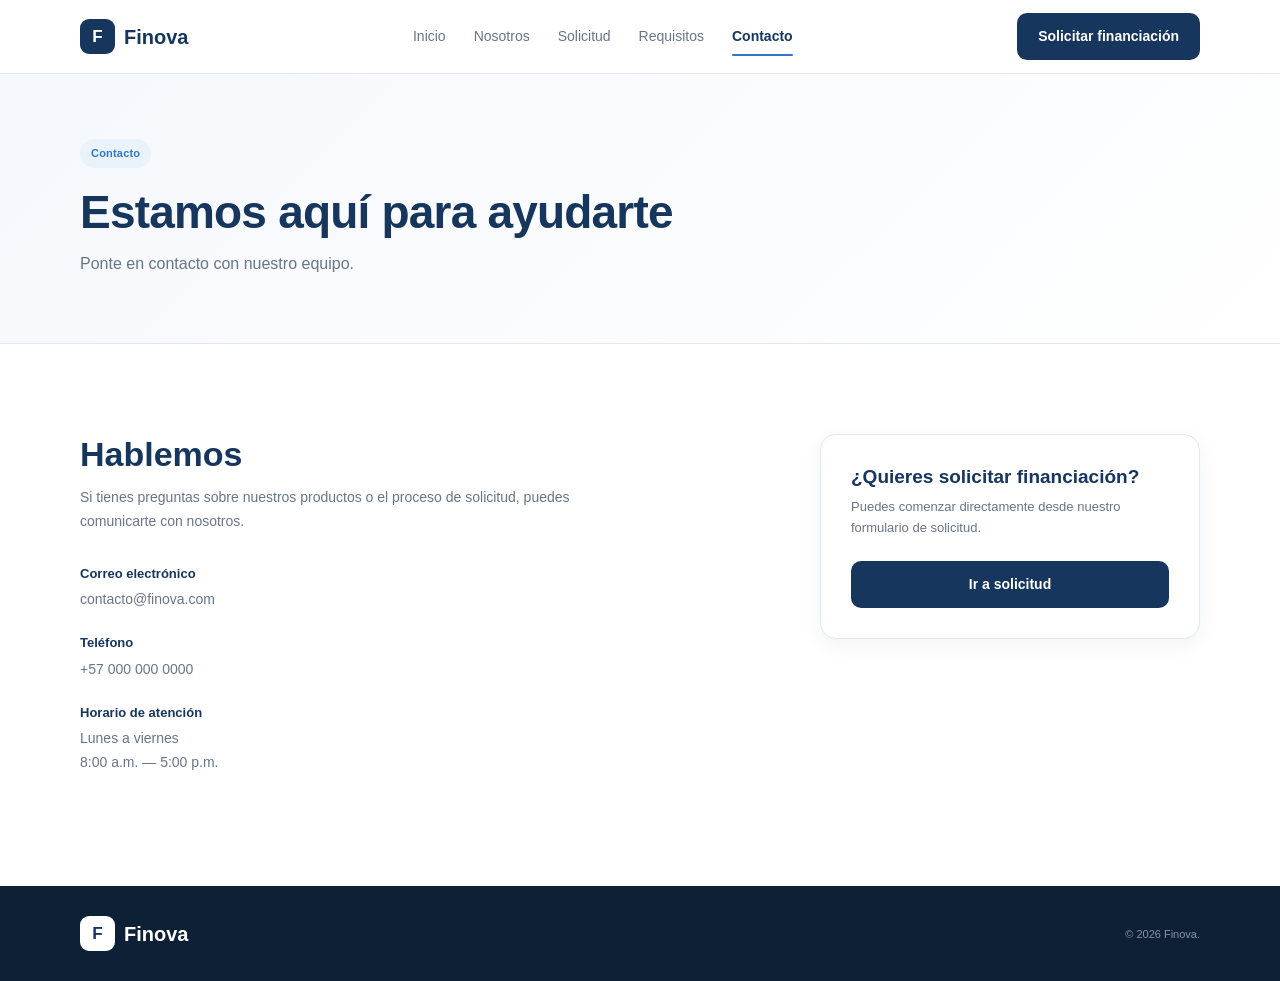
==== contacto.html @ 96d29bba "Primer commit - proyecto de financiación" ====
<!DOCTYPE html>
<html lang="es">

<head>

    <meta charset="UTF-8">

    <meta
        name="viewport"
        content="width=device-width, initial-scale=1.0"
    >

    <title>Finova | Contacto</title>

    <link
        rel="stylesheet"
        href="css/style.css"
    >

</head>


<body>

    <header class="header">

        <div class="container nav">

            <a href="index.html" class="logo">
                <span class="logo-icon">F</span>
                Finova
            </a>

            <nav class="menu">

                <a href="index.html">
                    Inicio
                </a>

                <a href="nosotros.html">
                    Nosotros
                </a>

                <a href="solicitud.html">
                    Solicitud
                </a>

                <a href="requisitos.html">
                    Requisitos
                </a>

                <a href="contacto.html" class="active">
                    Contacto
                </a>

            </nav>

            <a
                href="solicitud.html"
                class="btn btn-primary"
            >
                Solicitar financiación
            </a>

        </div>

    </header>


    <main>

        <section class="page-hero">

            <div class="container">

                <span class="tag">
                    Contacto
                </span>

                <h1>
                    Estamos aquí para ayudarte
                </h1>

                <p>
                    Ponte en contacto con nuestro equipo.
                </p>

            </div>

        </section>


        <section>

            <div class="container contact-layout">

                <div class="contact-info">

                    <h2>
                        Hablemos
                    </h2>

                    <p>
                        Si tienes preguntas sobre nuestros
                        productos o el proceso de solicitud,
                        puedes comunicarte con nosotros.
                    </p>

                    <div class="contact-item">

                        <strong>
                            Correo electrónico
                        </strong>

                        <span>
                            contacto@finova.com
                        </span>

                    </div>


                    <div class="contact-item">

                        <strong>
                            Teléfono
                        </strong>

                        <span>
                            +57 000 000 0000
                        </span>

                    </div>


                    <div class="contact-item">

                        <strong>
                            Horario de atención
                        </strong>

                        <span>
                            Lunes a viernes
                            <br>
                            8:00 a.m. — 5:00 p.m.
                        </span>

                    </div>

                </div>


                <div class="contact-card">

                    <h3>
                        ¿Quieres solicitar financiación?
                    </h3>

                    <p>
                        Puedes comenzar directamente desde
                        nuestro formulario de solicitud.
                    </p>

                    <a
                        href="solicitud.html"
                        class="btn btn-primary btn-full"
                    >
                        Ir a solicitud
                    </a>

                </div>

            </div>

        </section>

    </main>


    <footer>

        <div class="container footer-content">

            <div class="logo footer-logo">
                <span class="logo-icon">F</span>
                Finova
            </div>

            <p>
                © 2026 Finova.
            </p>

        </div>

    </footer>

</body>

</html>
---- css/style.css ----
/* =========================================================
   FINOVA
   STYLE.CSS
========================================================= */


/* =========================================================
   VARIABLES
========================================================= */

:root {

    --primary: #17365d;
    --primary-dark: #102b4a;
    --primary-light: #245487;

    --accent: #2f78c9;
    --accent-light: #eaf2fb;

    --background: #f6f8fb;

    --white: #ffffff;

    --text: #172333;
    --muted: #687587;
    --light-text: #929ca8;

    --border: #e2e8ef;

    --success: #27a66f;

    --danger: #d9534f;

    --radius: 14px;

    --shadow:
        0 15px 40px rgba(23, 54, 93, 0.08);

    --shadow-small:
        0 6px 20px rgba(23, 54, 93, 0.06);
}


/* =========================================================
   RESET
========================================================= */

* {
    margin: 0;
    padding: 0;
    box-sizing: border-box;
}

html {
    scroll-behavior: smooth;
}

body {

    font-family:
        Arial,
        Helvetica,
        sans-serif;

    color: var(--text);

    background: var(--white);

    line-height: 1.5;

    -webkit-font-smoothing: antialiased;
}

a {
    text-decoration: none;
    color: inherit;
}

button,
input,
select,
textarea {
    font: inherit;
}

button {
    cursor: pointer;
}

img {
    max-width: 100%;
    display: block;
}


/* =========================================================
   CONTAINER
========================================================= */

.container {

    width: min(
        1120px,
        calc(100% - 40px)
    );

    margin: 0 auto;
}


/* =========================================================
   SECTIONS
========================================================= */

section {
    padding: 90px 0;
}


/* =========================================================
   BUTTONS
========================================================= */

.btn {

    display: inline-flex;

    align-items: center;

    justify-content: center;

    padding: 13px 21px;

    border-radius: 10px;

    font-size: 14px;

    font-weight: 700;

    border: none;

    transition:
        background .2s ease,
        transform .2s ease,
        box-shadow .2s ease;

    cursor: pointer;
}


/* Primary */

.btn-primary {

    background: var(--primary);

    color: var(--white);
}

.btn-primary:hover {

    background: var(--primary-light);

    transform: translateY(-1px);

    box-shadow:
        0 7px 18px
        rgba(23, 54, 93, .16);
}


/* Secondary */

.btn-secondary {

    background: var(--white);

    color: var(--primary);

    border: 1px solid var(--border);
}

.btn-secondary:hover {

    border-color: var(--primary);

    background: #fafbfd;
}


/* Full width */

.btn-full {
    width: 100%;
}


/* =========================================================
   HEADER
========================================================= */

.header {

    height: 74px;

    background: var(--white);

    border-bottom:
        1px solid var(--border);

    position: sticky;

    top: 0;

    z-index: 1000;
}


.nav {

    height: 100%;

    display: flex;

    align-items: center;

    justify-content: space-between;

    gap: 30px;
}


/* =========================================================
   LOGO
========================================================= */

.logo {

    display: flex;

    align-items: center;

    gap: 9px;

    color: var(--primary);

    font-size: 20px;

    font-weight: 800;

    white-space: nowrap;
}


.logo-icon {

    width: 35px;

    height: 35px;

    display: grid;

    place-items: center;

    border-radius: 9px;

    background: var(--primary);

    color: var(--white);

    font-size: 17px;

    font-weight: 800;
}


/* =========================================================
   MENU
========================================================= */

.menu {

    display: flex;

    align-items: center;

    justify-content: center;

    gap: 28px;

    font-size: 14px;

    color: var(--muted);
}


.menu a {

    position: relative;

    transition: color .2s ease;
}


.menu a:hover {

    color: var(--primary);
}


/* Página activa */

.menu a.active {

    color: var(--primary);

    font-weight: 700;
}


.menu a.active::after {

    content: "";

    position: absolute;

    left: 0;

    right: 0;

    bottom: -9px;

    height: 2px;

    background: var(--accent);

    border-radius: 5px;
}


/* =========================================================
   TAGS
========================================================= */

.tag {

    display: inline-block;

    padding: 6px 11px;

    border-radius: 50px;

    background: var(--accent-light);

    color: var(--accent);

    font-size: 11px;

    font-weight: 800;

    letter-spacing: .2px;

    margin-bottom: 18px;
}


/* =========================================================
   SECTION TITLE
========================================================= */

.section-title {

    max-width: 680px;

    margin: 0 auto 45px;

    text-align: center;
}


.section-title h1,
.section-title h2 {

    color: var(--primary);

    font-size: 38px;

    line-height: 1.2;

    letter-spacing: -.5px;

    margin-bottom: 12px;
}


.section-title p {

    color: var(--muted);

    font-size: 15px;

    line-height: 1.7;
}


/* =========================================================
   HERO - HOME
========================================================= */

.hero {

    padding:
        75px 0
        90px;

    background:
        linear-gradient(
            135deg,
            #ffffff 0%,
            #f3f7fc 100%
        );
}


.hero-content {

    display: grid;

    grid-template-columns:
        1fr 400px;

    gap: 75px;

    align-items: center;
}


.hero-text {

    max-width: 650px;
}


.hero h1 {

    color: var(--primary);

    font-size:
        clamp(
            40px,
            5vw,
            58px
        );

    line-height: 1.07;

    letter-spacing: -2px;

    margin-bottom: 22px;
}


.hero h1 span {

    color: var(--accent);
}


.hero-text > p {

    max-width: 580px;

    color: var(--muted);

    font-size: 17px;

    line-height: 1.7;

    margin-bottom: 29px;
}


.hero-buttons {

    display: flex;

    gap: 12px;
}


/* =========================================================
   HERO CARD
========================================================= */

.hero-card {

    background: var(--white);

    border:
        1px solid var(--border);

    border-radius: 20px;

    padding: 30px;

    box-shadow: var(--shadow);
}


.hero-card-icon {

    width: 48px;

    height: 48px;

    display: grid;

    place-items: center;

    background: var(--accent-light);

    color: var(--accent);

    border-radius: 12px;

    font-size: 19px;

    font-weight: 800;

    margin-bottom: 20px;
}


.hero-card h2 {

    color: var(--primary);

    font-size: 22px;

    line-height: 1.25;

    margin-bottom: 10px;
}


.hero-card p {

    color: var(--muted);

    font-size: 14px;

    line-height: 1.6;

    margin-bottom: 23px;
}


/* =========================================================
   INTRO
========================================================= */

.intro {

    background: var(--white);
}


/* =========================================================
   PAGE HERO
   Páginas internas
========================================================= */

.page-hero {

    padding: 65px 0;

    background:
        linear-gradient(
            135deg,
            #f5f8fc,
            #ffffff
        );

    border-bottom:
        1px solid var(--border);
}


.page-hero h1 {

    color: var(--primary);

    font-size: 46px;

    line-height: 1.15;

    letter-spacing: -.8px;

    margin-bottom: 12px;
}


.page-hero p {

    max-width: 650px;

    color: var(--muted);

    font-size: 16px;

    line-height: 1.7;
}


/* =========================================================
   NOSOTROS
========================================================= */

.about {

    background: var(--white);
}


.about-content {

    display: grid;

    grid-template-columns:
        1.4fr
        .8fr;

    gap: 70px;

    align-items: center;
}


.about-text h2 {

    color: var(--primary);

    font-size: 36px;

    line-height: 1.2;

    margin-bottom: 18px;
}


.about-text p {

    color: var(--muted);

    font-size: 15px;

    line-height: 1.7;

    margin-bottom: 12px;
}


.about-card {

    padding: 35px;

    background: var(--background);

    border:
        1px solid var(--border);

    border-radius: var(--radius);
}


.about-icon {

    width: 46px;

    height: 46px;

    display: grid;

    place-items: center;

    background: #e7f6ef;

    color: var(--success);

    border-radius: 12px;

    margin-bottom: 20px;

    font-weight: 800;
}


.about-card h3 {

    color: var(--primary);

    font-size: 18px;

    margin-bottom: 8px;
}


.about-card p {

    color: var(--muted);

    font-size: 14px;

    line-height: 1.6;
}


/* =========================================================
   APPLICATION
   SOLICITUD
========================================================= */

.application {

    background: var(--background);
}


/* Contenedor principal del formulario */

.application-form {

    max-width: 900px;

    margin: 0 auto;

    background: var(--white);

    border:
        1px solid var(--border);

    border-radius: 20px;

    padding: 35px;

    box-shadow: var(--shadow);
}


/* =========================================================
   FORM SECTION
========================================================= */

.form-section {

    padding-bottom: 30px;

    margin-bottom: 30px;

    border-bottom:
        1px solid var(--border);
}


.form-section:last-of-type {

    margin-bottom: 20px;

    padding-bottom: 0;

    border-bottom: none;
}


/* =========================================================
   FORM SECTION TITLE
========================================================= */

.form-section-title {

    display: flex;

    align-items: flex-start;

    gap: 14px;

    margin-bottom: 25px;
}


.form-number {

    min-width: 38px;

    height: 38px;

    display: grid;

    place-items: center;

    background: var(--accent-light);

    color: var(--accent);

    border-radius: 10px;

    font-size: 12px;

    font-weight: 800;
}


.form-section-title h2 {

    color: var(--primary);

    font-size: 19px;

    line-height: 1.3;

    margin-bottom: 3px;
}


.form-section-title p {

    color: var(--muted);

    font-size: 12px;

    line-height: 1.5;
}


/* =========================================================
   FORM GRID
========================================================= */

.form-grid {

    display: grid;

    grid-template-columns:
        1fr
        1fr;

    gap: 20px;
}


/* =========================================================
   INPUT GROUP
========================================================= */

.input-group {

    display: flex;

    flex-direction: column;

    gap: 7px;
}


.input-group label {

    color: var(--text);

    font-size: 13px;

    font-weight: 600;
}


.input-group input,
.input-group select,
.input-group textarea {

    width: 100%;

    padding: 12px 13px;

    background: var(--white);

    color: var(--text);

    border:
        1px solid var(--border);

    border-radius: 9px;

    outline: none;

    transition:
        border-color .2s ease,
        box-shadow .2s ease;
}


.input-group input::placeholder,
.input-group textarea::placeholder {

    color: #a1aab5;
}


.input-group input:focus,
.input-group select:focus,
.input-group textarea:focus {

    border-color: var(--accent);

    box-shadow:
        0 0 0 3px
        rgba(47, 120, 201, .08);
}


.input-group textarea {

    min-height: 120px;

    resize: vertical;
}


/* =========================================================
   FORM FOOTER
========================================================= */

.form-footer {

    display: flex;

    align-items: center;

    justify-content: space-between;

    gap: 25px;
}


/* =========================================================
   CHECKBOX
========================================================= */

.checkbox {

    display: flex;

    align-items: flex-start;

    gap: 9px;

    max-width: 560px;

    color: var(--muted);

    font-size: 12px;

    line-height: 1.5;

    cursor: pointer;
}


.checkbox input {

    margin-top: 3px;

    accent-color: var(--accent);

    cursor: pointer;
}


/* =========================================================
   FORM MESSAGE
========================================================= */

.form-message {

    margin-top: 15px;

    text-align: center;

    color: var(--success);

    font-size: 13px;

    font-weight: 600;
}


/* =========================================================
   REQUIREMENTS
========================================================= */

.requirements {

    background: var(--white);
}


.requirements-grid {

    display: grid;

    grid-template-columns:
        repeat(4, 1fr);

    gap: 20px;
}


.requirement {

    padding: 25px;

    background: var(--white);

    border:
        1px solid var(--border);

    border-radius: 16px;

    transition:
        transform .2s ease,
        box-shadow .2s ease;
}


.requirement:hover {

    transform: translateY(-3px);

    box-shadow: var(--shadow-small);
}


.requirement-number {

    color: var(--accent);

    font-size: 12px;

    font-weight: 800;
}


.requirement h3 {

    color: var(--primary);

    font-size: 17px;

    line-height: 1.3;

    margin:
        15px 0
        8px;
}


.requirement p {

    color: var(--muted);

    font-size: 13px;

    line-height: 1.6;
}


/* =========================================================
   CONTACT
========================================================= */

.contact {

    background: var(--background);
}


.contact-layout {

    display: grid;

    grid-template-columns:
        1fr
        380px;

    gap: 60px;

    align-items: start;
}


.contact-info h2 {

    color: var(--primary);

    font-size: 34px;

    line-height: 1.2;

    margin-bottom: 12px;
}


.contact-info > p {

    max-width: 550px;

    color: var(--muted);

    font-size: 14px;

    line-height: 1.7;

    margin-bottom: 30px;
}


.contact-item {

    margin-bottom: 22px;
}


.contact-item strong {

    display: block;

    color: var(--primary);

    font-size: 13px;

    margin-bottom: 4px;
}


.contact-item span {

    color: var(--muted);

    font-size: 14px;

    line-height: 1.6;
}


/* =========================================================
   CONTACT CARD
========================================================= */

.contact-card {

    padding: 30px;

    background: var(--white);

    border:
        1px solid var(--border);

    border-radius: 16px;

    box-shadow: var(--shadow-small);
}


.contact-card h3 {

    color: var(--primary);

    font-size: 19px;

    line-height: 1.3;

    margin-bottom: 8px;
}


.contact-card p {

    color: var(--muted);

    font-size: 13px;

    line-height: 1.6;

    margin-bottom: 22px;
}


/* =========================================================
   FOOTER
========================================================= */

footer {

    background: #0e2035;

    color: var(--white);

    padding: 30px 0;
}


.footer-content {

    display: flex;

    align-items: center;

    justify-content: space-between;

    gap: 25px;
}


.footer-logo {

    color: var(--white);
}


.footer-logo .logo-icon {

    background: var(--white);

    color: var(--primary);
}


.footer-content p {

    color: #8794a5;

    font-size: 11px;
}


/* =========================================================
   RESPONSIVE
   TABLET
========================================================= */

@media (max-width: 1000px) {

    .menu {

        gap: 18px;

    }

    .hero-content {

        grid-template-columns:
            1fr
            380px;

        gap: 40px;
    }

    .requirements-grid {

        grid-template-columns:
            1fr
            1fr;
    }

}


/* =========================================================
   RESPONSIVE
   TABLET PEQUEÑO
========================================================= */

@media (max-width: 850px) {

    .header {

        height: auto;

        min-height: 70px;
    }


    .nav {

        padding: 12px 0;

        flex-wrap: wrap;
    }


    .menu {

        order: 3;

        width: 100%;

        justify-content: center;

        padding-top: 5px;

        padding-bottom: 5px;
    }


    .hero-content {

        grid-template-columns:
            1fr;
    }


    .hero-card {

        max-width: 500px;

        width: 100%;

        margin: 0 auto;
    }


    .about-content {

        grid-template-columns:
            1fr;
    }


    .contact-layout {

        grid-template-columns:
            1fr;
    }

}


/* =========================================================
   RESPONSIVE
   MÓVIL
========================================================= */

@media (max-width: 600px) {

    .container {

        width:
            calc(100% - 28px);
    }


    section {

        padding: 60px 0;
    }


    /* HEADER */

    .header {

        position: relative;
    }


    .nav {

        gap: 12px;
    }


    .logo {

        font-size: 18px;
    }


    .logo-icon {

        width: 32px;

        height: 32px;
    }


    .nav > .btn {

        display: none;
    }


    .menu {

        gap: 16px;

        overflow-x: auto;

        justify-content: flex-start;

        font-size: 12px;

        white-space: nowrap;

        padding-bottom: 8px;
    }


    .menu a.active::after {

        bottom: -6px;
    }


    /* HERO */

    .hero {

        padding:
            50px 0
            65px;
    }


    .hero h1 {

        font-size: 40px;

        letter-spacing: -1.5px;
    }


    .hero-text > p {

        font-size: 15px;
    }


    .hero-buttons {

        flex-direction: column;
    }


    .hero-buttons .btn {

        width: 100%;
    }


    /* PAGE HERO */

    .page-hero {

        padding: 50px 0;
    }


    .page-hero h1 {

        font-size: 36px;
    }


    .page-hero p {

        font-size: 14px;
    }


    /* SECTION TITLES */

    .section-title h1,
    .section-title h2 {

        font-size: 29px;
    }


    /* ABOUT */

    .about-text h2 {

        font-size: 30px;
    }


    /* FORM */

    .application-form {

        padding: 22px;

        border-radius: 15px;
    }


    .form-grid {

        grid-template-columns:
            1fr;
    }


    .form-section-title {

        gap: 11px;
    }


    .form-section-title h2 {

        font-size: 17px;
    }


    .form-footer {

        flex-direction: column;

        align-items: stretch;
    }


    .form-footer .btn {

        width: 100%;
    }


    /* REQUIREMENTS */

    .requirements-grid {

        grid-template-columns:
            1fr;
    }


    /* CONTACT */

    .contact-info h2 {

        font-size: 29px;
    }


    .contact-card {

        padding: 24px;
    }


    /* FOOTER */

    .footer-content {

        flex-direction: column;

        align-items: flex-start;
    }

}


/* =========================================================
   SMALL MOBILE
========================================================= */

@media (max-width: 400px) {

    .menu {

        gap: 13px;

        font-size: 11px;
    }


    .hero h1 {

        font-size: 35px;
    }


    .application-form {

        padding: 18px;
    }

}

/* =========================================================
   SOLICITUD - DISEÑO MEJORADO
========================================================= */


/* =========================================================
   ENCABEZADO DE SOLICITUD
========================================================= */

.application-header {

    padding:
        55px 0
        45px;

    background:
        linear-gradient(
            135deg,
            #f5f8fc,
            #ffffff
        );

    border-bottom:
        1px solid var(--border);
}


.application-heading {

    display: flex;

    align-items: flex-end;

    justify-content: space-between;

    gap: 30px;
}


.application-heading h1 {

    color: var(--primary);

    font-size:
        clamp(
            34px,
            4vw,
            46px
        );

    line-height: 1.15;

    letter-spacing: -1px;

    margin-bottom: 10px;
}


.application-heading p {

    color: var(--muted);

    font-size: 15px;

    max-width: 600px;
}


/* Estado */

.application-status {

    display: flex;

    align-items: center;

    gap: 8px;

    padding:
        9px 13px;

    background: var(--white);

    border:
        1px solid var(--border);

    border-radius: 50px;

    color: var(--muted);

    font-size: 12px;

    white-space: nowrap;
}


.status-dot {

    width: 8px;

    height: 8px;

    border-radius: 50%;

    background: var(--success);

    box-shadow:
        0 0 0 4px
        rgba(39, 166, 111, .10);
}


/* =========================================================
   ESTRUCTURA FORMULARIO + SIDEBAR
========================================================= */

.application-layout {

    display: grid;

    grid-template-columns:
        minmax(0, 1fr)
        280px;

    gap: 25px;

    align-items: start;
}


/* =========================================================
   FORMULARIO
========================================================= */

.application-form {

    max-width: none;

    margin: 0;

    padding: 38px;

    background: var(--white);

    border:
        1px solid var(--border);

    border-radius: 20px;

    box-shadow:
        0 15px 45px
        rgba(23, 54, 93, .07);
}


/* =========================================================
   TÍTULOS DE LAS SECCIONES
========================================================= */

.form-section-title {

    margin-bottom: 28px;
}


.form-number {

    position: relative;

    flex-shrink: 0;

    width: 40px;

    min-width: 40px;

    height: 40px;

    background: var(--accent-light);

    color: var(--accent);

    border-radius: 11px;

    font-size: 11px;

    letter-spacing: .3px;
}


.form-section-title h2 {

    font-size: 18px;

    color: var(--primary);

    margin-bottom: 4px;
}


.form-section-title p {

    font-size: 12px;

    color: var(--muted);
}


/* =========================================================
   CAMPOS
========================================================= */

.input-group {

    gap: 8px;
}


.input-group label {

    font-size: 12px;

    color: #344255;

    font-weight: 700;
}


.input-group input,
.input-group select,
.input-group textarea {

    min-height: 45px;

    border-color:
        #dce3eb;

    background:
        #fcfdfe;

    font-size: 13px;

    transition:
        .2s ease;
}


.input-group input:hover,
.input-group select:hover,
.input-group textarea:hover {

    border-color:
        #c8d2de;
}


.input-group input:focus,
.input-group select:focus,
.input-group textarea:focus {

    background: var(--white);

    border-color:
        var(--accent);

    box-shadow:
        0 0 0 4px
        rgba(47, 120, 201, .08);
}


/* =========================================================
   CAMPO DINERO
========================================================= */

.input-money {

    position: relative;

    display: flex;

    align-items: center;
}


.input-money span {

    position: absolute;

    left: 14px;

    color: var(--muted);

    font-size: 13px;

    pointer-events: none;
}


.input-money input {

    padding-left: 30px;
}


/* Quitar flechas del input number */

.input-money input::-webkit-outer-spin-button,
.input-money input::-webkit-inner-spin-button {

    -webkit-appearance: none;

    margin: 0;
}


.input-money input[type="number"] {
    appearance: textfield;
    -moz-appearance: textfield;
}

/* =========================================================
   AYUDA DEL CAMPO
========================================================= */

.input-help {

    color: var(--light-text);

    font-size: 11px;

    line-height: 1.5;
}


/* =========================================================
   CONFIRMACIÓN
========================================================= */

.form-confirmation {

    padding:
        17px 18px;

    background:
        #f8fafc;

    border:
        1px solid var(--border);

    border-radius: 11px;

    margin-bottom: 25px;
}


.form-confirmation .checkbox {

    max-width: none;

    font-size: 11px;
}


/* =========================================================
   ÁREA DE ENVÍO
========================================================= */

.form-submit {

    display: flex;

    align-items: center;

    justify-content: space-between;

    gap: 20px;

    padding-top: 3px;
}


.form-submit > div {

    display: flex;

    flex-direction: column;

    gap: 3px;
}


.form-submit strong {

    color: var(--primary);

    font-size: 13px;
}


.form-submit span {

    color: var(--muted);

    font-size: 11px;
}


.submit-button {

    min-width: 190px;

    min-height: 48px;

    gap: 12px;
}


.button-arrow {

    color: white !important;

    font-size: 17px !important;

    line-height: 1;
}


/* =========================================================
   SIDEBAR
========================================================= */

.application-sidebar {

    display: flex;

    flex-direction: column;

    gap: 15px;
}


.sidebar-card {

    padding: 24px;

    background: var(--white);

    border:
        1px solid var(--border);

    border-radius: 16px;

    box-shadow:
        var(--shadow-small);
}


.sidebar-icon {

    width: 38px;

    height: 38px;

    display: grid;

    place-items: center;

    margin-bottom: 15px;

    border-radius: 10px;

    background: var(--accent-light);

    color: var(--accent);

    font-size: 14px;

    font-weight: 800;
}


.sidebar-card h3 {

    color: var(--primary);

    font-size: 15px;

    margin-bottom: 8px;
}


.sidebar-card p {

    color: var(--muted);

    font-size: 12px;

    line-height: 1.65;
}


/* =========================================================
   LINK SIDEBAR
========================================================= */

.sidebar-link {

    display: flex;

    align-items: center;

    justify-content: space-between;

    margin-top: 17px;

    padding-top: 15px;

    border-top:
        1px solid var(--border);

    color: var(--accent);

    font-size: 12px;

    font-weight: 700;
}


.sidebar-link span {

    color: var(--accent);

    font-size: 16px;
}


/* =========================================================
   SEGURIDAD
========================================================= */

.sidebar-security {

    display: flex;

    gap: 12px;

    padding: 17px;

    background:
        #eef8f3;

    border:
        1px solid #dcefe5;

    border-radius: 14px;
}


.security-icon {

    font-size: 15px;
}


.sidebar-security strong {

    display: block;

    color: #247252;

    font-size: 11px;

    margin-bottom: 4px;
}


.sidebar-security p {

    color: #5b806e;

    font-size: 10px;

    line-height: 1.5;
}


/* =========================================================
   RESPONSIVE - TABLET
========================================================= */

@media (max-width: 900px) {

    .application-layout {

        grid-template-columns: 1fr;
    }


    .application-sidebar {

        display: grid;

        grid-template-columns:
            1fr
            1fr;
    }


    .sidebar-security {

        grid-column:
            1 / -1;
    }

}


/* =========================================================
   RESPONSIVE - MÓVIL
========================================================= */

@media (max-width: 600px) {

    .application-header {

        padding:
            45px 0
            35px;
    }


    .application-heading {

        flex-direction: column;

        align-items: flex-start;

        gap: 18px;
    }


    .application-heading h1 {

        font-size: 34px;
    }


    .application-status {

        font-size: 11px;
    }


    .application {

        padding-top: 35px;
    }


    .application-form {

        padding: 22px;

        border-radius: 16px;
    }


    .form-section {

        padding-bottom: 25px;

        margin-bottom: 25px;
    }


    .form-section-title {

        gap: 10px;
    }


    .form-section-title h2 {

        font-size: 17px;
    }


    .form-section-title p {

        font-size: 11px;
    }


    .form-grid {

        grid-template-columns: 1fr;

        gap: 17px;
    }


    .form-submit {

        flex-direction: column;

        align-items: stretch;
    }


    .submit-button {

        width: 100%;
    }


    .application-sidebar {

        display: flex;
    }

}

/* =========================================================
   VALIDACIÓN DEL FORMULARIO
========================================================= */

.input-error-field {

    border-color: var(--danger) !important;

    background: #fffafa !important;

    box-shadow:
        0 0 0 3px
        rgba(217, 83, 79, .08) !important;
}


.input-error {

    display: block;

    margin-top: 2px;

    color: var(--danger);

    font-size: 11px;

    line-height: 1.4;
}


/* =========================================================
   MENSAJE DE ÉXITO
========================================================= */

.success-message {

    padding: 13px 16px;

    background: #eef8f3;

    border:
        1px solid #d6ede1;

    border-radius: 10px;

    color: #247252;

    font-size: 13px;

    font-weight: 600;

    text-align: center;
}
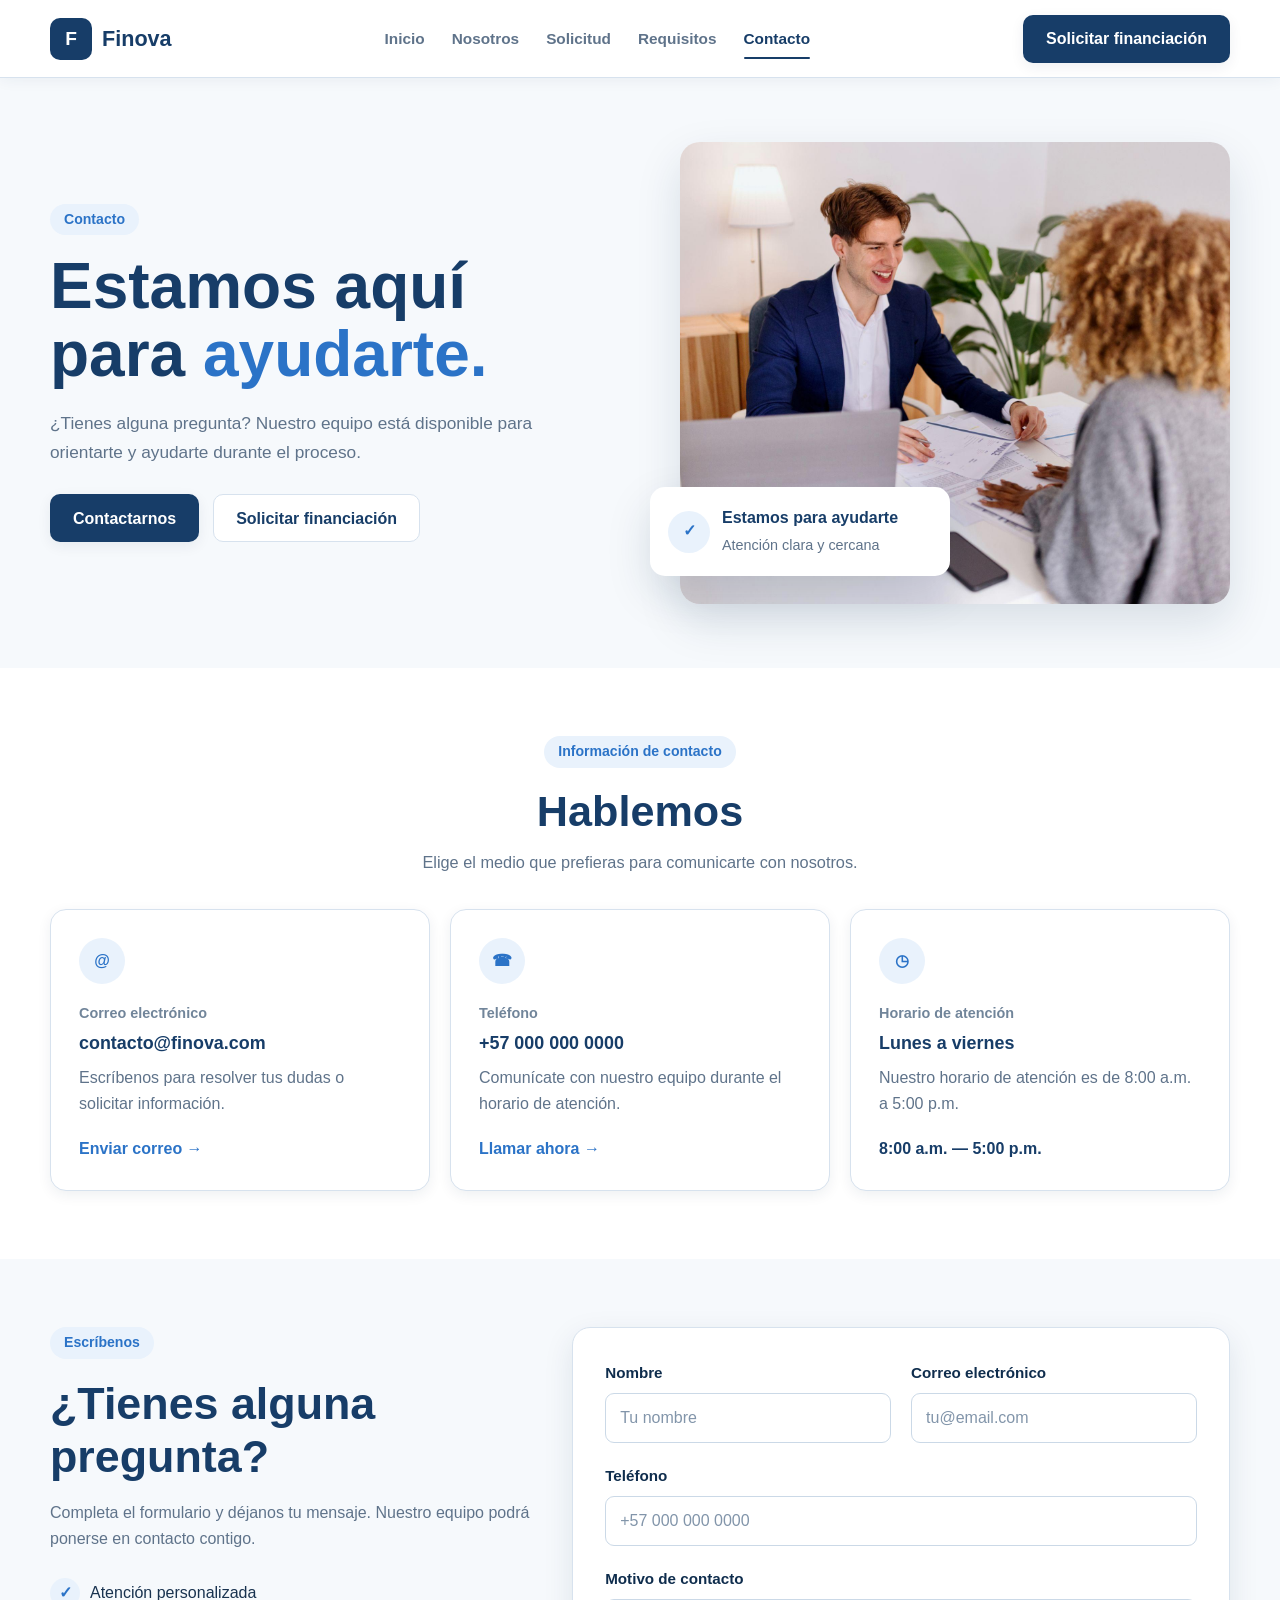
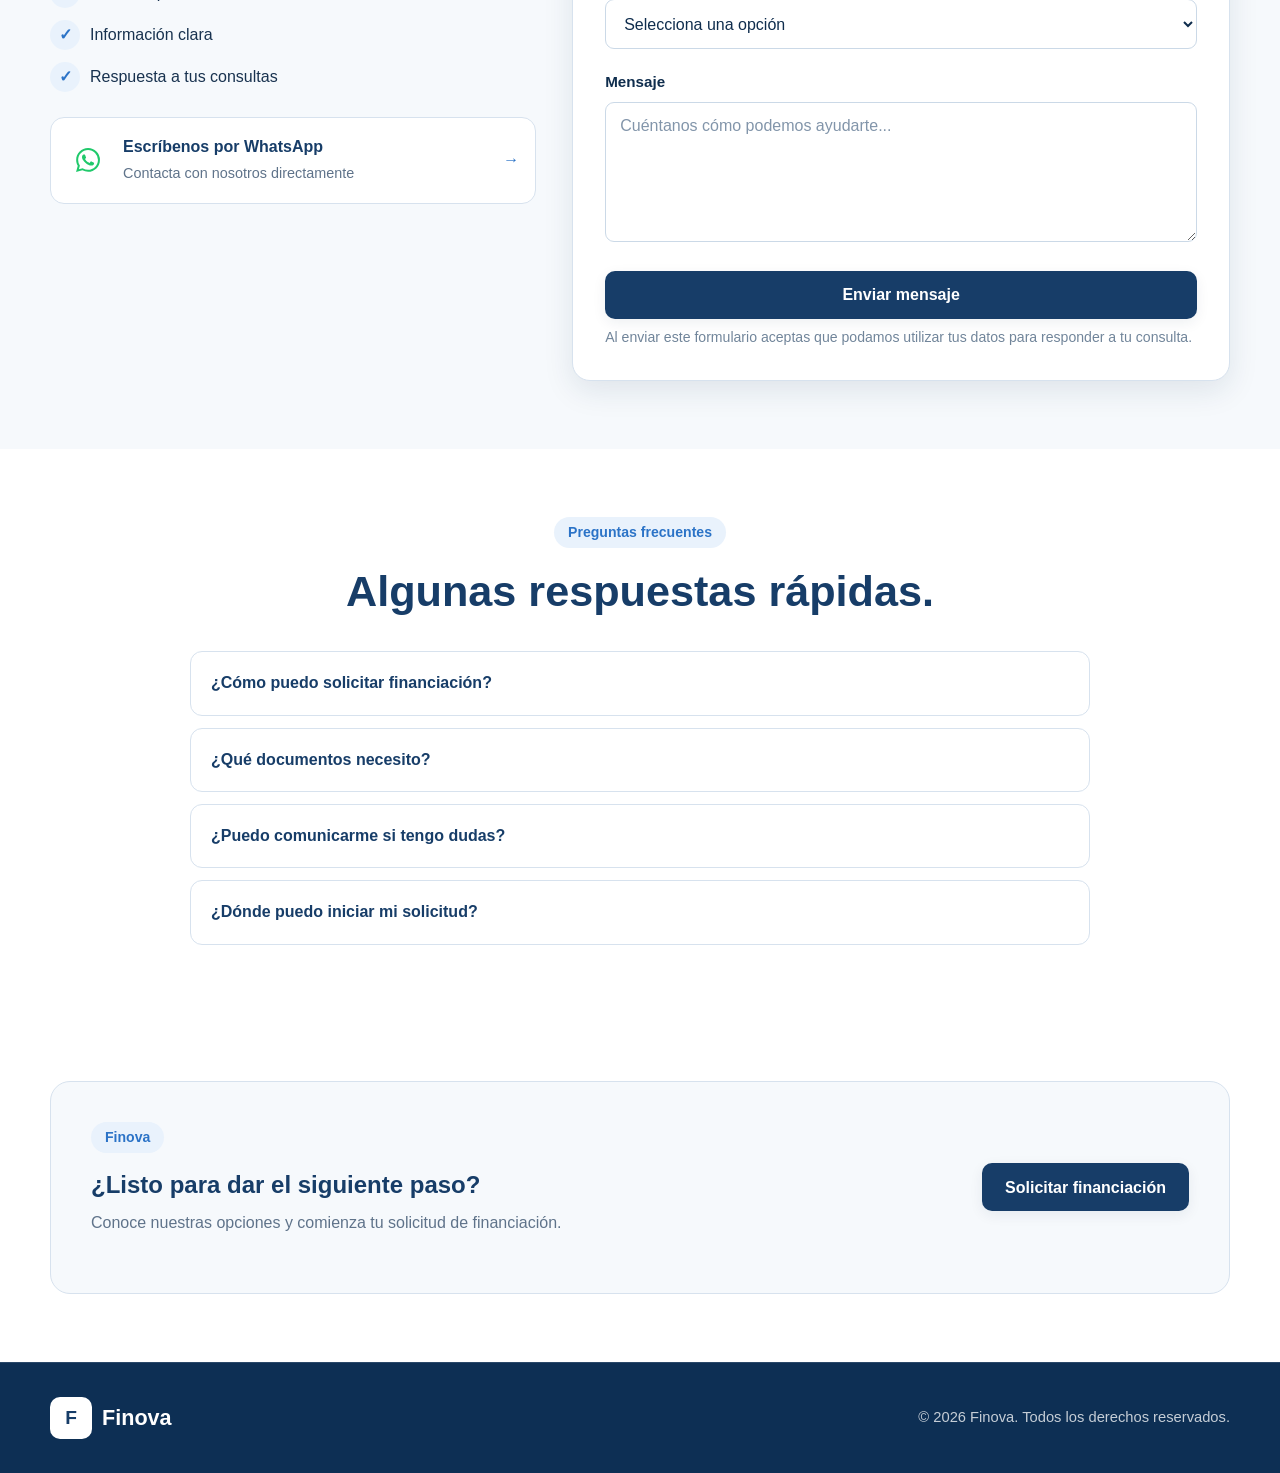
==== commit 457df815: "Primer commit del proyecto Finova" ====
--- a/contacto.html
+++ b/contacto.html
@@ -2,6 +2,10 @@
 <html lang="es">
 
 <head>
+
+    <!-- =====================================================
+         CONFIGURACIÓN BÁSICA DEL DOCUMENTO
+    ====================================================== -->
 
     <meta charset="UTF-8">
 
@@ -12,6 +16,11 @@
 
     <title>Finova | Contacto</title>
 
+
+    <!-- =====================================================
+         HOJA DE ESTILOS PRINCIPAL
+    ====================================================== -->
+
     <link
         rel="stylesheet"
         href="css/style.css"
@@ -22,14 +31,30 @@
 
 <body>
 
+
+    <!-- =====================================================
+         HEADER / NAVEGACIÓN PRINCIPAL
+    ====================================================== -->
+
     <header class="header">
 
         <div class="container nav">
 
+
+            <!-- LOGOTIPO -->
+
             <a href="index.html" class="logo">
-                <span class="logo-icon">F</span>
+
+                <span class="logo-icon">
+                    F
+                </span>
+
                 Finova
+
             </a>
+
+
+            <!-- MENÚ DE NAVEGACIÓN -->
 
             <nav class="menu">
 
@@ -49,11 +74,19 @@
                     Requisitos
                 </a>
 
-                <a href="contacto.html" class="active">
+                <!-- Página actual -->
+
+                <a
+                    href="contacto.html"
+                    class="active"
+                >
                     Contacto
                 </a>
 
             </nav>
+
+
+            <!-- BOTÓN PRINCIPAL DEL HEADER -->
 
             <a
                 href="solicitud.html"
@@ -67,104 +100,740 @@
     </header>
 
 
+
+    <!-- =====================================================
+         CONTENIDO PRINCIPAL
+    ====================================================== -->
+
     <main>
 
-        <section class="page-hero">
+
+        <!-- =================================================
+             HERO / PRESENTACIÓN DE CONTACTO
+        ================================================== -->
+
+        <section class="contact-hero">
+
+            <div class="container contact-hero-grid">
+
+
+                <!-- TEXTO DEL HERO -->
+
+                <div class="contact-hero-content">
+
+                    <span class="tag">
+                        Contacto
+                    </span>
+
+                    <h1>
+                        Estamos aquí para
+                        <span>ayudarte.</span>
+                    </h1>
+
+                    <p>
+                        ¿Tienes alguna pregunta? Nuestro equipo
+                        está disponible para orientarte y ayudarte
+                        durante el proceso.
+                    </p>
+
+
+                    <!-- BOTONES DEL HERO -->
+
+                    <div class="contact-hero-buttons">
+
+                        <a
+                            href="#contact-info"
+                            class="btn btn-primary"
+                        >
+                            Contactarnos
+                        </a>
+
+                        <a
+                            href="solicitud.html"
+                            class="btn btn-secondary"
+                        >
+                            Solicitar financiación
+                        </a>
+
+                    </div>
+
+                </div>
+
+
+
+                <!-- IMAGEN DEL HERO -->
+
+                <div class="contact-hero-image">
+
+                    <img
+                        src="img/contacto.jpeg"
+                        alt="Equipo de atención al cliente de Finova"
+                    >
+
+
+                    <!-- TARJETA SUPERPUESTA SOBRE LA IMAGEN -->
+
+                    <div class="contact-hero-card">
+
+                        <div class="contact-hero-icon">
+                            ✓
+                        </div>
+
+                        <div>
+
+                            <strong>
+                                Estamos para ayudarte
+                            </strong>
+
+                            <span>
+                                Atención clara y cercana
+                            </span>
+
+                        </div>
+
+                    </div>
+
+                </div>
+
+
+            </div>
+
+        </section>
+
+
+
+        <!-- =================================================
+             INFORMACIÓN DE CONTACTO
+        ================================================== -->
+
+        <section
+            class="contact-info-section"
+            id="contact-info"
+        >
 
             <div class="container">
 
-                <span class="tag">
-                    Contacto
-                </span>
-
-                <h1>
-                    Estamos aquí para ayudarte
-                </h1>
-
-                <p>
-                    Ponte en contacto con nuestro equipo.
-                </p>
-
-            </div>
-
-        </section>
-
-
-        <section>
-
-            <div class="container contact-layout">
-
-                <div class="contact-info">
+
+                <!-- ENCABEZADO DE LA SECCIÓN -->
+
+                <div class="section-heading">
+
+                    <span class="section-label">
+                        Información de contacto
+                    </span>
 
                     <h2>
                         Hablemos
                     </h2>
 
                     <p>
-                        Si tienes preguntas sobre nuestros
-                        productos o el proceso de solicitud,
-                        puedes comunicarte con nosotros.
+                        Elige el medio que prefieras para
+                        comunicarte con nosotros.
                     </p>
 
-                    <div class="contact-item">
-
-                        <strong>
+                </div>
+
+
+                <!-- TARJETAS DE CONTACTO -->
+
+                <div class="contact-cards">
+
+
+                    <!-- =================================================
+                         TARJETA DE CORREO ELECTRÓNICO
+                    ================================================== -->
+
+                    <article class="contact-info-card">
+
+                        <div class="contact-card-icon">
+                            @
+                        </div>
+
+                        <span class="contact-card-label">
                             Correo electrónico
-                        </strong>
-
-                        <span>
+                        </span>
+
+                        <h3>
                             contacto@finova.com
+                        </h3>
+
+                        <p>
+                            Escríbenos para resolver tus dudas
+                            o solicitar información.
+                        </p>
+
+                        <a href="mailto:contacto@finova.com">
+                            Enviar correo →
+                        </a>
+
+                    </article>
+
+
+
+                    <!-- =================================================
+                         TARJETA DE TELÉFONO
+                    ================================================== -->
+
+                    <article class="contact-info-card">
+
+                        <div class="contact-card-icon">
+                            ☎
+                        </div>
+
+                        <span class="contact-card-label">
+                            Teléfono
                         </span>
 
-                    </div>
-
-
-                    <div class="contact-item">
-
-                        <strong>
-                            Teléfono
-                        </strong>
-
-                        <span>
+                        <h3>
                             +57 000 000 0000
+                        </h3>
+
+                        <p>
+                            Comunícate con nuestro equipo
+                            durante el horario de atención.
+                        </p>
+
+                        <a href="tel:+570000000000">
+                            Llamar ahora →
+                        </a>
+
+                    </article>
+
+
+
+                    <!-- =================================================
+                         TARJETA DE HORARIO
+                    ================================================== -->
+
+                    <article class="contact-info-card">
+
+                        <div class="contact-card-icon">
+                            ◷
+                        </div>
+
+                        <span class="contact-card-label">
+                            Horario de atención
                         </span>
 
-                    </div>
-
-
-                    <div class="contact-item">
-
-                        <strong>
-                            Horario de atención
-                        </strong>
-
-                        <span>
+                        <h3>
                             Lunes a viernes
-                            <br>
+                        </h3>
+
+                        <p>
+                            Nuestro horario de atención es
+                            de 8:00 a.m. a 5:00 p.m.
+                        </p>
+
+                        <span class="contact-schedule">
                             8:00 a.m. — 5:00 p.m.
                         </span>
 
+                    </article>
+
+
+                </div>
+
+            </div>
+
+        </section>
+
+
+
+        <!-- =================================================
+             SECCIÓN FORMULARIO DE CONTACTO
+        ================================================== -->
+
+        <section class="contact-form-section">
+
+            <div class="container contact-form-layout">
+
+
+                <!-- =================================================
+                     INFORMACIÓN LATERAL DEL FORMULARIO
+                ================================================== -->
+
+                <div class="contact-form-info">
+
+                    <span class="section-label">
+                        Escríbenos
+                    </span>
+
+                    <h2>
+                        ¿Tienes alguna pregunta?
+                    </h2>
+
+                    <p>
+                        Completa el formulario y déjanos tu
+                        mensaje. Nuestro equipo podrá ponerse
+                        en contacto contigo.
+                    </p>
+
+
+                    <!-- BENEFICIOS DEL CONTACTO -->
+
+                    <div class="contact-form-benefits">
+
+
+                        <!-- BENEFICIO 1 -->
+
+                        <div>
+
+                            <span>
+                                ✓
+                            </span>
+
+                            <p>
+                                Atención personalizada
+                            </p>
+
+                        </div>
+
+
+                        <!-- BENEFICIO 2 -->
+
+                        <div>
+
+                            <span>
+                                ✓
+                            </span>
+
+                            <p>
+                                Información clara
+                            </p>
+
+                        </div>
+
+
+                        <!-- BENEFICIO 3 -->
+
+                        <div>
+
+                            <span>
+                                ✓
+                            </span>
+
+                            <p>
+                                Respuesta a tus consultas
+                            </p>
+
+                        </div>
+
                     </div>
 
+
+
+                    <!-- =================================================
+                         BOTÓN / CONTACTO WHATSAPP
+                    ================================================== -->
+
+                    <a
+                        href="https://wa.me/570000000000"
+                        class="whatsapp-contact"
+                        target="_blank"
+                    >
+
+                        <!-- ICONO WHATSAPP -->
+
+                        <div
+                            class="whatsapp-icon"
+                            aria-hidden="true"
+                        >
+
+                            <svg
+                                viewBox="0 0 24 24"
+                                xmlns="http://www.w3.org/2000/svg"
+                                role="img"
+                            >
+
+                                <path
+                                    d="M17.472 14.382c-.297-.149-1.758-.867-2.03-.967-.273-.099-.471-.148-.67.15-.197.297-.767.966-.94 1.164-.173.199-.347.223-.644.075-.297-.15-1.255-.463-2.39-1.475-.883-.788-1.48-1.761-1.653-2.059-.173-.297-.018-.458.13-.606.134-.133.298-.347.446-.52.149-.174.198-.298.298-.497.099-.198.05-.372-.025-.521-.075-.149-.669-1.611-.916-2.206-.242-.579-.487-.5-.67-.51-.173-.008-.372-.01-.57-.01-.198 0-.52.074-.792.372-.272.297-1.04 1.016-1.04 2.479 0 1.462 1.065 2.875 1.213 3.074.149.198 2.096 3.2 5.077 4.487.709.306 1.262.489 1.694.626.712.226 1.36.194 1.872.118.571-.085 1.758-.719 2.006-1.413.248-.694.248-1.289.173-1.413-.074-.124-.272-.198-.57-.347m-5.421 7.403h-.004a9.87 9.87 0 01-5.031-1.378l-.361-.214-3.741.982.999-3.648-.235-.374a9.86 9.86 0 01-1.51-5.26c.001-5.45 4.436-9.884 9.89-9.884 2.64 0 5.122 1.03 6.986 2.895a9.825 9.825 0 012.893 6.994c-.002 5.45-4.437 9.887-9.886 9.887m8.413-18.297A11.815 11.815 0 0012.05 0C5.495 0 .16 5.335.157 11.89c0 2.096.547 4.142 1.588 5.946L.057 24l6.304-1.654a11.933 11.933 0 005.683 1.448h.005c6.555 0 11.89-5.335 11.893-11.893a11.82 11.82 0 00-3.478-8.413"
+                                />
+
+                            </svg>
+
+                        </div>
+
+
+                        <!-- TEXTO DE WHATSAPP -->
+
+                        <div>
+
+                            <strong>
+                                Escríbenos por WhatsApp
+                            </strong>
+
+                            <span>
+                                Contacta con nosotros
+                                directamente
+                            </span>
+
+                        </div>
+
+
+                        <!-- FLECHA -->
+
+                        <b>
+                            →
+                        </b>
+
+                    </a>
+
                 </div>
 
 
-                <div class="contact-card">
-
-                    <h3>
-                        ¿Quieres solicitar financiación?
-                    </h3>
-
-                    <p>
-                        Puedes comenzar directamente desde
-                        nuestro formulario de solicitud.
-                    </p>
+
+                <!-- =================================================
+                     TARJETA DEL FORMULARIO
+                ================================================== -->
+
+                <div class="contact-form-card">
+
+
+                    <!-- =================================================
+                         FORMULARIO DE CONTACTO
+
+                         ID utilizado por app.js
+                    ================================================== -->
+
+                    <form
+                        id="contactForm"
+                        action="#"
+                        method="post"
+                    >
+
+
+                        <!-- =================================================
+                             NOMBRE + CORREO ELECTRÓNICO
+                        ================================================== -->
+
+                        <div class="form-row">
+
+
+                            <!-- NOMBRE -->
+
+                            <div class="form-group">
+
+                                <label for="nombre">
+                                    Nombre
+                                </label>
+
+                                <input
+                                    type="text"
+                                    id="nombre"
+                                    name="nombre"
+                                    placeholder="Tu nombre"
+                                    required
+                                >
+
+                            </div>
+
+
+                            <!-- CORREO -->
+
+                            <div class="form-group">
+
+                                <label for="email">
+                                    Correo electrónico
+                                </label>
+
+                                <input
+                                    type="email"
+                                    id="email"
+                                    name="email"
+                                    placeholder="tu@email.com"
+                                    required
+                                >
+
+                            </div>
+
+                        </div>
+
+
+
+                        <!-- =================================================
+                             TELÉFONO
+                        ================================================== -->
+
+                        <div class="form-group">
+
+                            <label for="telefono">
+                                Teléfono
+                            </label>
+
+                            <input
+                                type="tel"
+                                id="telefono"
+                                name="telefono"
+                                placeholder="+57 000 000 0000"
+                            >
+
+                        </div>
+
+
+
+                        <!-- =================================================
+                             MOTIVO DE CONTACTO
+                        ================================================== -->
+
+                        <div class="form-group">
+
+                            <label for="asunto">
+                                Motivo de contacto
+                            </label>
+
+                            <select
+                                id="asunto"
+                                name="asunto"
+                            >
+
+                                <option value="">
+                                    Selecciona una opción
+                                </option>
+
+                                <option value="financiacion">
+                                    Información sobre financiación
+                                </option>
+
+                                <option value="solicitud">
+                                    Consulta sobre una solicitud
+                                </option>
+
+                                <option value="general">
+                                    Consulta general
+                                </option>
+
+                                <option value="otro">
+                                    Otro
+                                </option>
+
+                            </select>
+
+                        </div>
+
+
+
+                        <!-- =================================================
+                             MENSAJE DEL USUARIO
+                        ================================================== -->
+
+                        <div class="form-group">
+
+                            <label for="mensaje">
+                                Mensaje
+                            </label>
+
+                            <textarea
+                                id="mensaje"
+                                name="mensaje"
+                                rows="5"
+                                placeholder="Cuéntanos cómo podemos ayudarte..."
+                                required
+                            ></textarea>
+
+                        </div>
+
+
+
+                        <!-- =================================================
+                             BOTÓN ENVIAR
+                        ================================================== -->
+
+                        <button
+                            type="submit"
+                            class="btn btn-primary btn-full"
+                        >
+                            Enviar mensaje
+                        </button>
+
+
+
+                        <!-- =================================================
+                             AVISO DE PRIVACIDAD / DATOS
+                        ================================================== -->
+
+                        <small class="form-note">
+
+                            Al enviar este formulario aceptas
+                            que podamos utilizar tus datos para
+                            responder a tu consulta.
+
+                        </small>
+
+
+
+                        <!-- =================================================
+                             MENSAJE DE ESTADO DEL FORMULARIO
+
+                             app.js utiliza este elemento para mostrar:
+
+                             ✓ Mensaje de éxito
+
+                             ⚠️ Mensaje de error
+                        ================================================== -->
+
+                        <div
+                            class="form-message"
+                            role="alert"
+                            aria-live="polite"
+                        ></div>
+
+
+                    </form>
+
+                </div>
+
+
+            </div>
+
+        </section>
+
+
+
+        <!-- =================================================
+             PREGUNTAS FRECUENTES / FAQ
+        ================================================== -->
+
+        <section class="contact-faq">
+
+            <div class="container">
+
+
+                <!-- ENCABEZADO FAQ -->
+
+                <div class="section-heading">
+
+                    <span class="tag">
+                        Preguntas frecuentes
+                    </span>
+
+                    <h2>
+                        Algunas respuestas rápidas.
+                    </h2>
+
+                </div>
+
+
+                <!-- LISTADO DE PREGUNTAS -->
+
+                <div class="faq-grid">
+
+
+                    <!-- PREGUNTA 1 -->
+
+                    <details class="faq-item">
+
+                        <summary>
+                            ¿Cómo puedo solicitar financiación?
+                        </summary>
+
+                        <p>
+                            Puedes comenzar desde la sección
+                            Solicitud y completar el formulario
+                            con la información requerida.
+                        </p>
+
+                    </details>
+
+
+
+                    <!-- PREGUNTA 2 -->
+
+                    <details class="faq-item">
+
+                        <summary>
+                            ¿Qué documentos necesito?
+                        </summary>
+
+                        <p>
+                            Consulta nuestra sección de Requisitos
+                            para conocer la información que puede
+                            solicitarse durante el proceso.
+                        </p>
+
+                    </details>
+
+
+
+                    <!-- PREGUNTA 3 -->
+
+                    <details class="faq-item">
+
+                        <summary>
+                            ¿Puedo comunicarme si tengo dudas?
+                        </summary>
+
+                        <p>
+                            Sí. Puedes utilizar cualquiera de
+                            nuestros canales de contacto para
+                            realizar tus consultas.
+                        </p>
+
+                    </details>
+
+
+
+                    <!-- PREGUNTA 4 -->
+
+                    <details class="faq-item">
+
+                        <summary>
+                            ¿Dónde puedo iniciar mi solicitud?
+                        </summary>
+
+                        <p>
+                            Puedes iniciar el proceso directamente
+                            desde el botón de Solicitar financiación.
+                        </p>
+
+                    </details>
+
+
+                </div>
+
+            </div>
+
+        </section>
+
+
+
+        <!-- =================================================
+             CTA FINAL
+        ================================================== -->
+
+        <section class="contact-cta">
+
+            <div class="container">
+
+                <div class="contact-cta-box">
+
+
+                    <!-- TEXTO DEL CTA -->
+
+                    <div>
+
+                        <span class="tag">
+                            Finova
+                        </span>
+
+                        <h2>
+                            ¿Listo para dar el siguiente paso?
+                        </h2>
+
+                        <p>
+                            Conoce nuestras opciones y comienza
+                            tu solicitud de financiación.
+                        </p>
+
+                    </div>
+
+
+                    <!-- BOTÓN CTA -->
 
                     <a
                         href="solicitud.html"
-                        class="btn btn-primary btn-full"
+                        class="btn btn-primary"
                     >
-                        Ir a solicitud
+                        Solicitar financiación
                     </a>
 
                 </div>
@@ -173,26 +842,59 @@
 
         </section>
 
+
     </main>
 
 
+
+    <!-- =====================================================
+         FOOTER
+    ====================================================== -->
+
     <footer>
 
         <div class="container footer-content">
 
+
+            <!-- LOGOTIPO DEL FOOTER -->
+
             <div class="logo footer-logo">
-                <span class="logo-icon">F</span>
+
+                <span class="logo-icon">
+                    F
+                </span>
+
                 Finova
+
             </div>
 
+
+            <!-- COPYRIGHT -->
+
             <p>
-                © 2026 Finova.
+                © 2026 Finova. Todos los derechos reservados.
             </p>
 
         </div>
 
     </footer>
 
+
+
+    <!-- =====================================================
+         JAVASCRIPT PRINCIPAL
+
+         Este archivo controla:
+
+         - Validación de formularios
+         - Mensajes de éxito
+         - Mensajes de error
+         - Interacciones del sitio
+    ====================================================== -->
+
+    <script src="js/app.js"></script>
+
+
 </body>
 
 </html>
--- a/css/style.css
+++ b/css/style.css
@@ -1,934 +1,4526 @@
 /* =========================================================
-   FINOVA
-   STYLE.CSS
-========================================================= */
+   FINOVA — STYLE.CSS
+
+   CSS COMPARTIDO POR:
+
+   - index.html
+   - nosotros.html
+   - requisitos.html
+   - contacto.html
+   - solicitud.html
+
+   OBJETIVOS:
+
+   - Diseño limpio y profesional
+   - Diseño responsive
+   - Formularios protegidos
+   - Header estable
+   - Buena legibilidad
+   - Organización por secciones
+   ========================================================= */
 
 
 /* =========================================================
-   VARIABLES
-========================================================= */
+   01. VARIABLES GENERALES
+   ========================================================= */
 
 :root {
 
-    --primary: #17365d;
-    --primary-dark: #102b4a;
-    --primary-light: #245487;
-
-    --accent: #2f78c9;
-    --accent-light: #eaf2fb;
-
-    --background: #f6f8fb;
-
+
+    /* =====================================================
+       COLORES PRINCIPALES
+    ===================================================== */
+
+    --primary: #173d68;
+    --primary-dark: #0d2f54;
+    --primary-light: #2b73c7;
+
+
+    /* Fondos de apoyo */
+
+    --accent: #e9f2fc;
+    --accent-strong: #dceafa;
+
+
+    /* Colores de texto */
+
+    --text: #18324f;
+    --text-dark: #0f2d4d;
+
+    --muted: #5f738a;
+    --light: #71859a;
+
+
+    /* Fondos */
+
+    --bg: #f6f9fc;
     --white: #ffffff;
 
-    --text: #172333;
-    --muted: #687587;
-    --light-text: #929ca8;
-
-    --border: #e2e8ef;
-
-    --success: #27a66f;
-
-    --danger: #d9534f;
-
-    --radius: 14px;
-
-    --shadow:
-        0 15px 40px rgba(23, 54, 93, 0.08);
-
-    --shadow-small:
-        0 6px 20px rgba(23, 54, 93, 0.06);
+
+    /* Bordes */
+
+    --border: #d7e2ee;
+
+
+    /* Estados */
+
+    --success: #1d9b62;
+    --success-bg: #edf9f3;
+
+
+
+    /* =====================================================
+       SOMBRAS
+    ===================================================== */
+
+    --shadow-sm:
+        0 4px 14px rgba(15, 45, 77, .07);
+
+    --shadow-md:
+        0 10px 30px rgba(15, 45, 77, .10);
+
+    --shadow-lg:
+        0 18px 45px rgba(15, 45, 77, .13);
+
+
+
+    /* =====================================================
+       RADIOS / BORDES REDONDEADOS
+    ===================================================== */
+
+    --radius-sm: 8px;
+    --radius-md: 14px;
+    --radius-lg: 20px;
+
+
+
+    /* =====================================================
+       CONTENEDOR GENERAL
+    ===================================================== */
+
+    --container: 1180px;
+
+
+
+    /* =====================================================
+       ALTURA DEL HEADER
+    ===================================================== */
+
+    --header-height: 78px;
+
+
+
+    /* =====================================================
+       TIPOGRAFÍA PRINCIPAL
+    ===================================================== */
+
+    --font:
+        "Segoe UI",
+        Roboto,
+        Arial,
+        sans-serif;
+
 }
 
 
 /* =========================================================
-   RESET
-========================================================= */
-
-* {
+   02. RESET / CONFIGURACIÓN BASE
+   ========================================================= */
+
+/* Ajuste universal del modelo de caja */
+
+*,
+*::before,
+*::after {
+
+    box-sizing: border-box;
+
+}
+
+
+/* =====================================================
+   CONFIGURACIÓN HTML
+   ===================================================== */
+
+html {
+
+    font-size: 16px;
+
+    scroll-behavior: smooth;
+
+    overflow-x: hidden;
+
+}
+
+
+/* =====================================================
+   CONFIGURACIÓN BODY
+   ===================================================== */
+
+body {
+
     margin: 0;
-    padding: 0;
-    box-sizing: border-box;
-}
-
-html {
-    scroll-behavior: smooth;
-}
-
-body {
-
-    font-family:
-        Arial,
-        Helvetica,
-        sans-serif;
+
+    min-width: 320px;
+
+    overflow-x: hidden;
+
+    background: var(--white);
 
     color: var(--text);
 
-    background: var(--white);
-
-    line-height: 1.5;
+    font-family: var(--font);
+
+    font-size: 1rem;
+
+    line-height: 1.65;
 
     -webkit-font-smoothing: antialiased;
-}
+
+    text-rendering: optimizeLegibility;
+
+}
+
+
+/* =====================================================
+   IMÁGENES
+   ===================================================== */
+
+img {
+
+    display: block;
+
+    max-width: 100%;
+
+    height: auto;
+
+}
+
+
+/* =====================================================
+   ENLACES
+   ===================================================== */
 
 a {
+
+    color: inherit;
+
     text-decoration: none;
-    color: inherit;
-}
+
+}
+
+
+/* =====================================================
+   ELEMENTOS DE FORMULARIO
+   ===================================================== */
 
 button,
 input,
 select,
 textarea {
+
     font: inherit;
-}
+
+}
+
 
 button {
+
     cursor: pointer;
-}
-
-img {
-    max-width: 100%;
-    display: block;
+
+}
+
+
+/* =====================================================
+   TÍTULOS
+   ===================================================== */
+
+h1,
+h2,
+h3,
+h4,
+h5,
+h6 {
+
+    margin-top: 0;
+
+    color: var(--text-dark);
+
+    font-weight: 700;
+
+    line-height: 1.2;
+
+    overflow-wrap: break-word;
+
+    /*
+       Evita que las palabras normales
+       se rompan letra por letra.
+    */
+
+    word-break: normal;
+
+}
+
+
+/* =====================================================
+   PÁRRAFOS
+   ===================================================== */
+
+p {
+
+    margin-top: 0;
+
+    color: var(--muted);
+
+    font-size: 1rem;
+
+    line-height: 1.65;
+
+    overflow-wrap: break-word;
+
+    word-break: normal;
+
+}
+
+
+/* =====================================================
+   PREVENCIÓN DE DESBORDAMIENTOS
+   ===================================================== */
+
+main,
+section,
+article,
+aside,
+form,
+div {
+
+    min-width: 0;
+
+}
+
+
+input,
+select,
+textarea {
+
+    min-width: 0;
+
 }
 
 
 /* =========================================================
-   CONTAINER
-========================================================= */
+   03. CONTENEDOR GENERAL
+   ========================================================= */
 
 .container {
 
     width: min(
-        1120px,
-        calc(100% - 40px)
+        calc(100% - 40px),
+        var(--container)
     );
 
-    margin: 0 auto;
+    margin-inline: auto;
+
 }
 
 
 /* =========================================================
-   SECTIONS
-========================================================= */
-
-section {
-    padding: 90px 0;
-}
-
-
-/* =========================================================
-   BUTTONS
-========================================================= */
-
-.btn {
-
-    display: inline-flex;
+   04. HEADER
+   =========================================================
+
+   El header permanece fijo mientras el usuario
+   se desplaza por la página.
+
+   Características:
+
+   - position: fixed
+   - ocupa todo el ancho
+   - permanece visible al hacer scroll
+   - mantiene el menú estable
+   - permite desplazamiento horizontal del menú
+   - adapta su tamaño en dispositivos pequeños
+   ========================================================= */
+
+.header {
+
+    position: fixed;
+
+    top: 0;
+    left: 0;
+    right: 0;
+
+    z-index: 1000;
+
+    width: 100%;
+
+    height: var(--header-height);
+    min-height: var(--header-height);
+
+    background: rgba(255, 255, 255, .98);
+
+    border-bottom: 1px solid var(--border);
+
+    box-shadow:
+        0 2px 14px rgba(15, 45, 77, .06);
+
+    backdrop-filter: blur(10px);
+
+    -webkit-backdrop-filter: blur(10px);
+
+}
+
+
+/* =====================================================
+   ESPACIO RESERVADO PARA EL HEADER
+   =====================================================
+
+   Como el header utiliza position: fixed,
+   deja de ocupar espacio dentro del flujo normal.
+
+   Este padding evita que el contenido quede
+   escondido detrás del header.
+   ===================================================== */
+
+body {
+
+    padding-top: var(--header-height);
+
+}
+
+
+/* =====================================================
+   CONTENEDOR DEL HEADER
+   ===================================================== */
+
+.header .container.nav {
+
+    width: min(
+        calc(100% - 40px),
+        var(--container)
+    );
+
+    height: var(--header-height);
+    min-height: var(--header-height);
+
+    margin-inline: auto;
+
+    display: flex;
 
     align-items: center;
 
-    justify-content: center;
-
-    padding: 13px 21px;
-
-    border-radius: 10px;
-
-    font-size: 14px;
-
-    font-weight: 700;
-
-    border: none;
-
-    transition:
-        background .2s ease,
-        transform .2s ease,
-        box-shadow .2s ease;
-
-    cursor: pointer;
-}
-
-
-/* Primary */
-
-.btn-primary {
-
-    background: var(--primary);
-
-    color: var(--white);
-}
-
-.btn-primary:hover {
-
-    background: var(--primary-light);
-
-    transform: translateY(-1px);
-
-    box-shadow:
-        0 7px 18px
-        rgba(23, 54, 93, .16);
-}
-
-
-/* Secondary */
-
-.btn-secondary {
-
-    background: var(--white);
-
-    color: var(--primary);
-
-    border: 1px solid var(--border);
-}
-
-.btn-secondary:hover {
-
-    border-color: var(--primary);
-
-    background: #fafbfd;
-}
-
-
-/* Full width */
-
-.btn-full {
-    width: 100%;
-}
-
-
-/* =========================================================
-   HEADER
-========================================================= */
-
-.header {
-
-    height: 74px;
-
-    background: var(--white);
-
-    border-bottom:
-        1px solid var(--border);
-
-    position: sticky;
-
-    top: 0;
-
-    z-index: 1000;
-}
-
-
-.nav {
-
-    height: 100%;
-
-    display: flex;
-
-    align-items: center;
-
     justify-content: space-between;
 
-    gap: 30px;
+    gap: 18px;
+
 }
 
 
 /* =========================================================
    LOGO
-========================================================= */
+   ========================================================= */
 
 .logo {
 
+    display: inline-flex;
+
+    align-items: center;
+
+    gap: 10px;
+
+    flex: 0 0 auto;
+
+    color: var(--primary);
+
+    font-size: 1.35rem;
+
+    font-weight: 750;
+
+    white-space: nowrap;
+
+}
+
+
+/* =====================================================
+   ICONO DEL LOGO
+   ===================================================== */
+
+.logo-icon {
+
+    width: 42px;
+    height: 42px;
+
+    flex: 0 0 42px;
+
+    display: grid;
+
+    place-items: center;
+
+    background: var(--primary);
+
+    color: #fff;
+
+    border-radius: 10px;
+
+    font-size: 1.2rem;
+
+    font-weight: 800;
+
+}
+
+
+/* =========================================================
+   MENÚ DE NAVEGACIÓN
+   ========================================================= */
+
+.menu {
+
+    min-width: 0;
+
+    flex: 1 1 auto;
+
     display: flex;
 
     align-items: center;
 
-    gap: 9px;
+    justify-content: center;
+
+    gap: 3px;
+
+    /*
+       Cuando el espacio disponible disminuye,
+       el menú puede desplazarse horizontalmente.
+    */
+
+    overflow-x: auto;
+
+    overflow-y: hidden;
+
+    /*
+       Oculta la barra de desplazamiento.
+    */
+
+    scrollbar-width: none;
+
+    /*
+       Evita que los enlaces se deformen.
+    */
+
+    white-space: nowrap;
+
+}
+
+
+/* =====================================================
+   OCULTAR SCROLLBAR EN CHROME / EDGE / SAFARI
+   ===================================================== */
+
+.menu::-webkit-scrollbar {
+
+    display: none;
+
+}
+
+
+/* =========================================================
+   ENLACES DEL MENÚ
+   ========================================================= */
+
+.menu a {
+
+    position: relative;
+
+    flex: 0 0 auto;
+
+    padding: 10px 12px;
+
+    color: var(--muted);
+
+    border-radius: 8px;
+
+    font-size: .96rem;
+
+    font-weight: 550;
+
+    white-space: nowrap;
+
+    transition:
+        color .2s ease,
+        background-color .2s ease;
+
+}
+
+
+/* Hover */
+
+.menu a:hover {
 
     color: var(--primary);
 
-    font-size: 20px;
+    background: var(--accent);
+
+}
+
+
+/* Página activa */
+
+.menu a.active {
+
+    color: var(--primary);
+
+    font-weight: 700;
+
+}
+
+
+/* Línea inferior de la página activa */
+
+.menu a.active::after {
+
+    content: "";
+
+    position: absolute;
+
+    left: 12px;
+    right: 12px;
+
+    bottom: 3px;
+
+    height: 2px;
+
+    background: var(--primary);
+
+    border-radius: 999px;
+
+}
+
+
+/* =========================================================
+   05. BOTONES
+   ========================================================= */
+
+.btn,
+.btn-primary,
+.btn-secondary,
+.btn-light {
+
+    min-height: 48px;
+
+    display: inline-flex;
+
+    align-items: center;
+
+    justify-content: center;
+
+    padding: 12px 22px;
+
+    border: 1px solid transparent;
+
+    border-radius: 10px;
+
+    font-size: 1rem;
+
+    font-weight: 700;
+
+    line-height: 1.2;
+
+    text-align: center;
+
+    transition:
+        transform .2s ease,
+        box-shadow .2s ease,
+        background-color .2s ease,
+        color .2s ease;
+
+}
+
+
+/* =====================================================
+   BOTÓN PRINCIPAL
+   ===================================================== */
+
+.btn-primary {
+
+    background: var(--primary);
+
+    color: #fff;
+
+    box-shadow: var(--shadow-sm);
+
+}
+
+
+.btn-primary:hover {
+
+    background: var(--primary-dark);
+
+    box-shadow: var(--shadow-md);
+
+    transform: translateY(-1px);
+
+}
+
+
+/* =====================================================
+   BOTÓN SECUNDARIO
+   ===================================================== */
+
+.btn-secondary {
+
+    background: #fff;
+
+    color: var(--primary);
+
+    border-color: var(--border);
+
+}
+
+
+.btn-secondary:hover {
+
+    background: var(--accent);
+
+}
+
+
+/* =====================================================
+   BOTÓN CLARO
+   ===================================================== */
+
+.btn-light {
+
+    background: #fff;
+
+    color: var(--primary);
+
+}
+
+
+/* =====================================================
+   BOTÓN DEL HEADER
+   ===================================================== */
+
+.header .btn {
+
+    flex: 0 0 auto;
+
+    white-space: nowrap;
+
+}
+
+
+/* =========================================================
+   HEADER — TABLETS
+   ========================================================= */
+
+@media (max-width: 900px) {
+
+    :root {
+
+        --header-height: 70px;
+
+    }
+
+
+    .header .container.nav {
+
+        height: 70px;
+
+        min-height: 70px;
+
+        gap: 10px;
+
+    }
+
+
+    .logo {
+
+        font-size: 1.18rem;
+
+    }
+
+
+    .logo-icon {
+
+        width: 38px;
+        height: 38px;
+
+        flex-basis: 38px;
+
+    }
+
+
+    .menu {
+
+        justify-content: flex-start;
+
+    }
+
+
+    .menu a {
+
+        padding: 9px 8px;
+
+        font-size: .90rem;
+
+    }
+
+
+    .header .btn {
+
+        min-height: 44px;
+
+        padding: 10px 13px;
+
+        font-size: .86rem;
+
+    }
+
+}
+
+
+/* =========================================================
+   HEADER — MÓVILES
+   ========================================================= */
+
+@media (max-width: 560px) {
+
+    :root {
+
+        --header-height: 64px;
+
+    }
+
+
+    .header .container.nav {
+
+        width: calc(100% - 20px);
+
+        height: 64px;
+
+        min-height: 64px;
+
+        gap: 8px;
+
+    }
+
+
+    .logo {
+
+        font-size: 1.05rem;
+
+        gap: 7px;
+
+    }
+
+
+    .logo-icon {
+
+        width: 34px;
+        height: 34px;
+
+        flex-basis: 34px;
+
+        border-radius: 8px;
+
+    }
+
+
+    /*
+       En teléfonos pequeños se oculta
+       el botón CTA del header para evitar
+       comprimir el menú.
+    */
+
+    .header .btn {
+
+        display: none;
+
+    }
+
+
+    .menu {
+
+        justify-content: flex-start;
+
+        overflow-x: auto;
+
+        overflow-y: hidden;
+
+    }
+
+
+    .menu a {
+
+        padding: 8px 7px;
+
+        font-size: .90rem;
+
+    }
+
+}
+
+
+/* =========================================================
+   HEADER — TELÉFONOS MUY PEQUEÑOS
+   ========================================================= */
+
+@media (max-width: 380px) {
+
+    .header .container.nav {
+
+        width: calc(100% - 14px);
+
+        gap: 5px;
+
+    }
+
+
+    .logo {
+
+        font-size: 1rem;
+
+    }
+
+
+    .logo-icon {
+
+        width: 32px;
+        height: 32px;
+
+        flex-basis: 32px;
+
+    }
+
+
+    .menu a {
+
+        padding-inline: 6px;
+
+        font-size: .86rem;
+
+    }
+
+}
+
+
+/* =========================================================
+   06. ETIQUETAS Y TÍTULOS DE SECCIÓN
+   ========================================================= */
+
+.tag,
+.hero-badge,
+.section-label {
+
+    display: inline-flex;
+
+    align-items: center;
+
+    padding: 7px 14px;
+
+    margin-bottom: 18px;
+
+    background: var(--accent);
+
+    color: var(--primary-light);
+
+    border-radius: 999px;
+
+    font-size: .88rem;
+
+    font-weight: 700;
+
+    line-height: 1.25;
+
+}
+
+
+/* Contenedor del título */
+
+.section-title,
+.section-heading {
+
+    max-width: 760px;
+
+    margin: 0 auto 34px;
+
+    text-align: center;
+
+}
+
+
+/* Título */
+
+.section-title h2,
+.section-heading h2 {
+
+    margin-bottom: 12px;
+
+    color: var(--primary);
+
+    font-size: clamp(
+        1.9rem,
+        3.5vw,
+        2.7rem
+    );
+
+    line-height: 1.18;
+
+}
+
+
+/* Descripción */
+
+.section-title p,
+.section-heading p {
+
+    margin-bottom: 0;
+
+    font-size: 1.02rem;
+
+}
+
+
+/* =========================================================
+   07. INDEX — HERO
+   ========================================================= */
+
+.hero {
+
+    width: min(
+        calc(100% - 40px),
+        var(--container)
+    );
+
+    margin-inline: auto;
+
+    padding: 68px 0 62px;
+
+    display: grid;
+
+    grid-template-columns:
+        minmax(0, 1fr)
+        minmax(0, 1fr);
+
+    align-items: center;
+
+    gap: clamp(
+        38px,
+        6vw,
+        72px
+    );
+
+}
+
+
+/* Contenido */
+
+.hero-content {
+
+    max-width: 600px;
+
+}
+
+
+/* Título */
+
+.hero h1 {
+
+    margin-bottom: 24px;
+
+    color: var(--primary);
+
+    font-size: clamp(
+        2.6rem,
+        5vw,
+        4.4rem
+    );
+
+    letter-spacing: -.04em;
+
+    line-height: 1.03;
+
+}
+
+
+/* Palabra destacada */
+
+.hero h1 span {
+
+    color: var(--primary-light);
+
+}
+
+
+/* Descripción */
+
+.hero-content > p {
+
+    max-width: 570px;
+
+    margin-bottom: 30px;
+
+    font-size: 1.12rem;
+
+}
+
+
+/* Botones */
+
+.hero-buttons {
+
+    display: flex;
+
+    flex-wrap: wrap;
+
+    gap: 14px;
+
+}
+
+
+.hero-buttons > a {
+
+    min-width: 170px;
+
+}
+
+
+/* =====================================================
+   IMAGEN DEL HERO
+   ===================================================== */
+
+.hero-image {
+
+    position: relative;
+
+    min-width: 0;
+
+}
+
+
+.hero-image > img {
+
+    width: 100%;
+
+    aspect-ratio: 1 / .86;
+
+    object-fit: cover;
+
+    border-radius: 24px;
+
+    box-shadow: var(--shadow-lg);
+
+}
+
+
+/* Tarjeta superpuesta */
+
+.hero-image-card {
+
+    position: absolute;
+
+    left: -35px;
+
+    bottom: 35px;
+
+    width: min(
+        310px,
+        calc(100% - 20px)
+    );
+
+    display: flex;
+
+    align-items: center;
+
+    gap: 14px;
+
+    padding: 20px;
+
+    background: #fff;
+
+    border-radius: 16px;
+
+    box-shadow: var(--shadow-lg);
+
+}
+
+
+.hero-image-card strong {
+
+    display: block;
+
+    margin-bottom: 4px;
+
+    color: var(--primary);
+
+}
+
+
+.hero-image-card span {
+
+    color: var(--muted);
+
+    font-size: .92rem;
+
+}
+
+
+/* Icono */
+
+.card-icon {
+
+    width: 44px;
+    height: 44px;
+
+    flex: 0 0 44px;
+
+    display: grid;
+
+    place-items: center;
+
+    background: var(--accent);
+
+    color: var(--primary-light);
+
+    border-radius: 50%;
 
     font-weight: 800;
 
-    white-space: nowrap;
-}
-
-
-.logo-icon {
-
-    width: 35px;
-
-    height: 35px;
+}
+
+
+/* =========================================================
+   08. SERVICES / PROCESS / ABOUT HOME
+   ========================================================= */
+
+.services,
+.process,
+.about-home {
+
+    padding: 68px 0;
+
+}
+
+
+/* Fondo de servicios */
+
+.services {
+
+    background: var(--bg);
+
+}
+
+
+/* =====================================================
+   SERVICES GRID
+   ===================================================== */
+
+.services-grid {
 
     display: grid;
 
+    grid-template-columns:
+        repeat(3, minmax(0, 1fr));
+
+    gap: 24px;
+
+}
+
+
+/* Tarjeta */
+
+.service-card {
+
+    overflow: hidden;
+
+    background: #fff;
+
+    border: 1px solid var(--border);
+
+    border-radius: 18px;
+
+    box-shadow: var(--shadow-sm);
+
+}
+
+
+/* Imagen */
+
+.service-image {
+
+    overflow: hidden;
+
+    aspect-ratio: 16 / 9;
+
+}
+
+
+.service-image img {
+
+    width: 100%;
+
+    height: 100%;
+
+    object-fit: cover;
+
+}
+
+
+/* Contenido */
+
+.service-content {
+
+    padding: 26px;
+
+}
+
+
+.service-number {
+
+    display: inline-block;
+
+    margin-bottom: 14px;
+
+    color: var(--primary-light);
+
+    font-weight: 800;
+
+}
+
+
+.service-content h3 {
+
+    margin-bottom: 10px;
+
+    color: var(--primary);
+
+    font-size: 1.3rem;
+
+}
+
+
+.service-content p {
+
+    margin-bottom: 18px;
+
+}
+
+
+.service-content a {
+
+    color: var(--primary-light);
+
+    font-weight: 700;
+
+}
+
+
+/* =========================================================
+   PROCESS
+   ========================================================= */
+
+.process-grid {
+
+    display: grid;
+
+    grid-template-columns:
+        repeat(4, minmax(0, 1fr));
+
+    gap: 20px;
+
+    width: 100%;
+
+}
+
+
+/* Tarjeta del proceso */
+
+.process-card {
+
+    min-width: 0;
+
+    width: 100%;
+
+    min-height: 220px;
+
+    padding: 28px;
+
+    background: #fff;
+
+    border: 1px solid var(--border);
+
+    border-radius: 16px;
+
+    box-shadow: var(--shadow-sm);
+
+    overflow: hidden;
+
+}
+
+
+/* Número */
+
+.process-card > span {
+
+    width: 44px;
+    height: 44px;
+
+    display: grid;
+
     place-items: center;
 
-    border-radius: 9px;
+    margin-bottom: 20px;
+
+    background: var(--accent);
+
+    color: var(--primary-light);
+
+    border-radius: 50%;
+
+    font-weight: 800;
+
+}
+
+
+/* Título */
+
+.process-card h3 {
+
+    margin-bottom: 10px;
+
+    color: var(--primary);
+
+    font-size: 1.2rem;
+
+    line-height: 1.3;
+
+    overflow-wrap: break-word;
+
+    word-break: normal;
+
+}
+
+
+/* Texto */
+
+.process-card p {
+
+    margin-bottom: 0;
+
+    overflow-wrap: break-word;
+
+    word-break: normal;
+
+}
+
+
+/* =====================================================
+   ABOUT HOME
+   ===================================================== */
+
+.about-home-content {
+
+    display: grid;
+
+    grid-template-columns:
+        minmax(0, 1fr)
+        minmax(0, 1fr);
+
+    align-items: center;
+
+    gap: clamp(
+        40px,
+        7vw,
+        80px
+    );
+
+}
+
+
+/* Imagen */
+
+.about-home-image img {
+
+    width: 100%;
+
+    aspect-ratio: 1 / .82;
+
+    object-fit: cover;
+
+    border-radius: 20px;
+
+    box-shadow: var(--shadow-lg);
+
+}
+
+
+/* Título */
+
+.about-home-text h2 {
+
+    margin-bottom: 18px;
+
+    color: var(--primary);
+
+    font-size: clamp(
+        2rem,
+        4vw,
+        3rem
+    );
+
+}
+
+
+/* Beneficios */
+
+.benefits {
+
+    display: grid;
+
+    gap: 18px;
+
+    margin: 28px 0;
+
+}
+
+
+.benefit {
+
+    display: grid;
+
+    grid-template-columns:
+        36px
+        minmax(0, 1fr);
+
+    gap: 12px;
+
+    align-items: start;
+
+}
+
+
+.benefit > span {
+
+    width: 36px;
+    height: 36px;
+
+    display: grid;
+
+    place-items: center;
+
+    background: var(--accent);
+
+    color: var(--primary-light);
+
+    border-radius: 50%;
+
+    font-weight: 800;
+
+}
+
+
+.benefit strong {
+
+    color: var(--primary);
+
+}
+
+
+.benefit p {
+
+    margin: 2px 0 0;
+
+    font-size: .95rem;
+
+}
+
+
+/* =====================================================
+   CTA FINAL
+   ===================================================== */
+
+.cta {
+
+    padding: 64px 0;
+
+    background: var(--primary-dark);
+
+}
+
+
+.cta-content {
+
+    max-width: 820px;
+
+    text-align: center;
+
+}
+
+
+.cta h2 {
+
+    color: #fff;
+
+    font-size: clamp(
+        2rem,
+        4vw,
+        3rem
+    );
+
+}
+
+
+.cta p {
+
+    max-width: 650px;
+
+    margin: 0 auto 25px;
+
+    color: rgba(255, 255, 255, .82);
+
+}
+
+
+/* =========================================================
+   FOOTER
+   ========================================================= */
+
+footer {
+
+    padding: 34px 0;
+
+    background: var(--primary-dark);
+
+    border-top:
+        1px solid rgba(255, 255, 255, .12);
+
+    color: #fff;
+
+}
+
+
+.footer-content {
+
+    display: flex;
+
+    align-items: center;
+
+    justify-content: space-between;
+
+    gap: 20px;
+
+}
+
+
+.footer-content p {
+
+    margin: 0;
+
+    color: rgba(255, 255, 255, .76);
+
+    font-size: .92rem;
+
+}
+
+
+.footer-logo {
+
+    color: #fff;
+
+}
+
+
+.footer-logo .logo-icon {
+
+    background: #fff;
+
+    color: var(--primary);
+
+}
+
+
+/* =========================================================
+   09. WHATSAPP
+   ========================================================= */
+
+.whatsapp-float {
+
+    position: fixed;
+
+    right: 20px;
+
+    bottom: 20px;
+
+    z-index: 950;
+
+    display: flex;
+
+    align-items: center;
+
+    gap: 12px;
+
+    max-width: calc(100vw - 28px);
+
+    padding: 12px 18px;
+
+    background: #20c96b;
+
+    color: #fff;
+
+    border-radius: 14px;
+
+    box-shadow:
+        0 10px 30px rgba(0, 0, 0, .18);
+
+    font-weight: 700;
+
+}
+
+
+/* Icono */
+
+.whatsapp-icon {
+
+    width: 42px;
+    height: 42px;
+
+    flex: 0 0 42px;
+
+    display: grid;
+
+    place-items: center;
+
+    background: #fff;
+
+    color: #20c96b;
+
+    border-radius: 50%;
+
+}
+
+
+.whatsapp-icon svg {
+
+    width: 24px;
+    height: 24px;
+
+    fill: currentColor;
+
+}
+
+
+/* Texto */
+
+.whatsapp-text {
+
+    display: grid;
+
+    gap: 1px;
+
+}
+
+
+.whatsapp-text small {
+
+    color: rgba(255, 255, 255, .9);
+
+    font-weight: 500;
+
+}
+
+
+/* =========================================================
+   10. NOSOTROS / REQUISITOS / CONTACTO
+   ========================================================= */
+
+.about-hero,
+.requirements-hero,
+.contact-hero {
+
+    padding: 64px 0;
+
+    background: var(--bg);
+
+}
+
+
+/* Grid principal */
+
+.about-hero-grid,
+.requirements-hero-grid,
+.contact-hero-grid {
+
+    display: grid;
+
+    grid-template-columns:
+        minmax(0, 1fr)
+        minmax(0, 1fr);
+
+    align-items: center;
+
+    gap: clamp(
+        40px,
+        7vw,
+        80px
+    );
+
+}
+
+
+/* Títulos */
+
+.about-hero-content h1,
+.requirements-hero-content h1,
+.contact-hero-content h1 {
+
+    margin-bottom: 20px;
+
+    color: var(--primary);
+
+    font-size: clamp(
+        2.4rem,
+        5vw,
+        4rem
+    );
+
+    line-height: 1.06;
+
+}
+
+
+.about-hero-content h1 span,
+.contact-hero-content h1 span {
+
+    color: var(--primary-light);
+
+}
+
+
+/* Párrafos */
+
+.about-hero-content p,
+.requirements-hero-content p,
+.contact-hero-content p {
+
+    max-width: 620px;
+
+    font-size: 1.08rem;
+
+}
+
+
+/* =====================================================
+   IMÁGENES DE HERO INTERNAS
+   ===================================================== */
+
+.about-hero-image,
+.requirements-hero-image,
+.contact-hero-image,
+.about-main-image,
+.before-image,
+.about-cta-image {
+
+    position: relative;
+
+    min-width: 0;
+
+}
+
+
+.about-hero-image > img,
+.requirements-hero-image > img,
+.contact-hero-image > img,
+.about-main-image > img,
+.before-image img,
+.about-cta-image > img {
+
+    width: 100%;
+
+    object-fit: cover;
+
+    border-radius: 20px;
+
+    box-shadow: var(--shadow-lg);
+
+}
+
+
+.about-hero-image > img,
+.requirements-hero-image > img,
+.contact-hero-image > img {
+
+    aspect-ratio: 1 / .84;
+
+}
+
+
+/* =====================================================
+   TARJETAS FLOTANTES
+   ===================================================== */
+
+.about-floating-card,
+.requirements-floating-card,
+.contact-hero-card {
+
+    position: absolute;
+
+    left: -30px;
+
+    bottom: 28px;
+
+    width: min(
+        300px,
+        calc(100% - 20px)
+    );
+
+    display: flex;
+
+    align-items: center;
+
+    gap: 12px;
+
+    padding: 18px;
+
+    background: #fff;
+
+    border-radius: 15px;
+
+    box-shadow: var(--shadow-lg);
+
+}
+
+
+/* Iconos */
+
+.about-card-icon,
+.requirements-check,
+.contact-hero-icon {
+
+    width: 42px;
+    height: 42px;
+
+    flex: 0 0 42px;
+
+    display: grid;
+
+    place-items: center;
+
+    background: var(--accent);
+
+    color: var(--primary-light);
+
+    border-radius: 50%;
+
+    font-weight: 800;
+
+}
+
+
+/* Texto */
+
+.about-floating-card strong,
+.requirements-floating-card strong,
+.contact-hero-card strong {
+
+    display: block;
+
+    color: var(--primary);
+
+}
+
+
+.about-floating-card span,
+.requirements-floating-card span,
+.contact-hero-card span {
+
+    color: var(--muted);
+
+    font-size: .9rem;
+
+}
+
+
+/* =========================================================
+   ABOUT SECTIONS
+   ========================================================= */
+
+.about-section,
+.values-section,
+.before-section {
+
+    padding: 70px 0;
+
+}
+
+
+/* Grid */
+
+.about-main-grid,
+.before-grid {
+
+    display: grid;
+
+    grid-template-columns:
+        minmax(0, 1fr)
+        minmax(0, 1fr);
+
+    align-items: center;
+
+    gap: clamp(
+        40px,
+        7vw,
+        80px
+    );
+
+}
+
+
+/* Imágenes */
+
+.about-main-image img,
+.before-image img {
+
+    aspect-ratio: 1 / .82;
+
+}
+
+
+/* Títulos */
+
+.about-main-content h2,
+.before-content h2 {
+
+    margin-bottom: 18px;
+
+    color: var(--primary);
+
+    font-size: clamp(
+        2rem,
+        4vw,
+        3rem
+    );
+
+}
+
+
+/* Listas */
+
+.about-check-list,
+.before-list {
+
+    display: grid;
+
+    gap: 12px;
+
+    margin-top: 25px;
+
+}
+
+
+.about-check,
+.before-item {
+
+    display: grid;
+
+    grid-template-columns:
+        34px
+        minmax(0, 1fr);
+
+    gap: 10px;
+
+    align-items: center;
+
+}
+
+
+.about-check > span,
+.before-item > span {
+
+    width: 34px;
+    height: 34px;
+
+    display: grid;
+
+    place-items: center;
+
+    background: var(--accent);
+
+    color: var(--primary-light);
+
+    border-radius: 50%;
+
+    font-weight: 800;
+
+}
+
+
+.about-check p,
+.before-item p {
+
+    margin: 0;
+
+    color: var(--text);
+
+    font-size: .96rem;
+
+}
+
+
+/* =========================================================
+   VALUES
+   ========================================================= */
+
+.values-section {
+
+    background: var(--bg);
+
+}
+
+
+.values-grid {
+
+    display: grid;
+
+    grid-template-columns:
+        repeat(3, minmax(0, 1fr));
+
+    gap: 22px;
+
+}
+
+
+.value-card {
+
+    padding: 28px;
+
+    background: #fff;
+
+    border: 1px solid var(--border);
+
+    border-radius: 16px;
+
+    box-shadow: var(--shadow-sm);
+
+}
+
+
+.value-icon {
+
+    width: 44px;
+    height: 44px;
+
+    display: grid;
+
+    place-items: center;
+
+    margin-bottom: 18px;
+
+    background: var(--accent);
+
+    color: var(--primary-light);
+
+    border-radius: 50%;
+
+    font-weight: 800;
+
+}
+
+
+.value-card h3 {
+
+    margin-bottom: 10px;
+
+    color: var(--primary);
+
+}
+
+
+.value-card p {
+
+    margin-bottom: 0;
+
+}
+
+
+/* =========================================================
+   ABOUT CTA
+   ========================================================= */
+
+.about-cta {
+
+    padding: 68px 0;
+
+}
+
+
+.about-cta-box {
+
+    display: grid;
+
+    grid-template-columns:
+        minmax(0, 1fr)
+        minmax(300px, .8fr);
+
+    align-items: center;
+
+    gap: 40px;
+
+    padding: 42px;
+
+    background: var(--bg);
+
+    border: 1px solid var(--border);
+
+    border-radius: 20px;
+
+}
+
+
+.about-cta-content h2 {
+
+    color: var(--primary);
+
+    font-size: clamp(
+        2rem,
+        4vw,
+        2.8rem
+    );
+
+}
+
+
+.about-cta-image img {
+
+    aspect-ratio: 16 / 10;
+
+}
+
+
+/* =========================================================
+   11. REQUISITOS
+   ========================================================= */
+
+.requirements-section,
+.requirements-process,
+.requirements-cta {
+
+    padding: 68px 0;
+
+}
+
+
+/* Grid de requisitos */
+
+.requirements-grid {
+
+    display: grid;
+
+    grid-template-columns:
+        repeat(4, minmax(0, 1fr));
+
+    gap: 20px;
+
+    width: 100%;
+
+}
+
+
+/* Tarjeta */
+
+.requirement-card {
+
+    min-width: 0;
+
+    width: 100%;
+
+    padding: 26px;
+
+    background: #fff;
+
+    border: 1px solid var(--border);
+
+    border-radius: 16px;
+
+    box-shadow: var(--shadow-sm);
+
+    overflow: hidden;
+
+}
+
+
+/* Parte superior */
+
+.requirement-top {
+
+    display: flex;
+
+    align-items: center;
+
+    justify-content: space-between;
+
+    gap: 12px;
+
+    margin-bottom: 20px;
+
+}
+
+
+/* Elementos centrados */
+
+.requirement-number,
+.requirement-icon {
+
+    display: grid;
+
+    place-items: center;
+
+}
+
+
+/* Número */
+
+.requirement-number {
+
+    width: 42px;
+    height: 42px;
+
+    background: var(--accent);
+
+    color: var(--primary-light);
+
+    border-radius: 50%;
+
+    font-weight: 800;
+
+}
+
+
+/* Icono */
+
+.requirement-icon {
+
+    min-width: 42px;
+
+    height: 42px;
+
+    padding-inline: 10px;
 
     background: var(--primary);
 
-    color: var(--white);
-
-    font-size: 17px;
+    color: #fff;
+
+    border-radius: 50%;
+
+    font-size: .9rem;
 
     font-weight: 800;
+
+}
+
+
+.requirement-card h3 {
+
+    margin-bottom: 10px;
+
+    color: var(--primary);
+
+    font-size: 1.15rem;
+
+    line-height: 1.3;
+
+}
+
+
+.requirement-card p {
+
+    margin-bottom: 0;
+
 }
 
 
 /* =========================================================
-   MENU
-========================================================= */
-
-.menu {
+   REQUISITOS — PROCESO
+   ========================================================= */
+
+.requirements-process {
+
+    background: var(--bg);
+
+}
+
+
+/* En escritorio permanecen cuatro columnas */
+
+.requirements-process .process-grid {
+
+    grid-template-columns:
+        repeat(4, minmax(0, 1fr));
+
+    width: 100%;
+
+}
+
+
+/*
+   Regla específica para evitar que
+   otro .process-grid imponga columnas.
+*/
+
+.requirements-process .process-card {
+
+    min-width: 0;
+
+    width: 100%;
+
+}
+
+
+/* Línea */
+
+.process-line {
+
+    height: 1px;
+
+    width: 100%;
+
+    margin: 0 0 18px;
+
+    background: var(--border);
+
+}
+
+
+/* =====================================================
+   CTA DE REQUISITOS Y CONTACTO
+   ===================================================== */
+
+.requirements-cta-box,
+.contact-cta-box {
 
     display: flex;
 
     align-items: center;
 
-    justify-content: center;
-
-    gap: 28px;
-
-    font-size: 14px;
+    justify-content: space-between;
+
+    gap: 30px;
+
+    padding: 40px;
+
+    background: var(--bg);
+
+    border: 1px solid var(--border);
+
+    border-radius: 20px;
+
+}
+
+
+.requirements-cta-box h2,
+.contact-cta-box h2 {
+
+    margin-bottom: 10px;
+
+    color: var(--primary);
+
+}
+
+
+/* =========================================================
+   12. CONTACTO
+   ========================================================= */
+
+.contact-hero-buttons {
+
+    display: flex;
+
+    flex-wrap: wrap;
+
+    gap: 14px;
+
+    margin-top: 28px;
+
+}
+
+
+.contact-info-section,
+.contact-form-section,
+.contact-faq,
+.contact-cta {
+
+    padding: 68px 0;
+
+}
+
+
+/* =====================================================
+   TARJETAS DE CONTACTO
+   ===================================================== */
+
+.contact-cards {
+
+    display: grid;
+
+    grid-template-columns:
+        repeat(3, minmax(0, 1fr));
+
+    gap: 20px;
+
+}
+
+
+.contact-info-card {
+
+    min-width: 0;
+
+    padding: 28px;
+
+    background: #fff;
+
+    border: 1px solid var(--border);
+
+    border-radius: 16px;
+
+    box-shadow: var(--shadow-sm);
+
+}
+
+
+.contact-card-icon {
+
+    width: 46px;
+    height: 46px;
+
+    display: grid;
+
+    place-items: center;
+
+    margin-bottom: 18px;
+
+    background: var(--accent);
+
+    color: var(--primary-light);
+
+    border-radius: 50%;
+
+    font-weight: 800;
+
+}
+
+
+.contact-card-label {
+
+    display: block;
+
+    margin-bottom: 7px;
+
+    color: var(--light);
+
+    font-size: .9rem;
+
+    font-weight: 700;
+
+}
+
+
+.contact-info-card h3 {
+
+    margin-bottom: 10px;
+
+    color: var(--primary);
+
+    font-size: 1.12rem;
+
+    overflow-wrap: anywhere;
+
+}
+
+
+.contact-info-card p {
+
+    margin-bottom: 18px;
+
+}
+
+
+.contact-info-card > a {
+
+    color: var(--primary-light);
+
+    font-weight: 700;
+
+}
+
+
+.contact-schedule {
+
+    display: inline-block;
+
+    color: var(--primary);
+
+    font-weight: 700;
+
+}
+
+
+/* =====================================================
+   FORMULARIO DE CONTACTO
+   ===================================================== */
+
+.contact-form-section {
+
+    background: var(--bg);
+
+}
+
+
+.contact-form-layout {
+
+    display: grid;
+
+    grid-template-columns:
+        minmax(0, .85fr)
+        minmax(0, 1.15fr);
+
+    align-items: start;
+
+    gap: 36px;
+
+}
+
+
+.contact-form-info h2 {
+
+    margin-bottom: 16px;
+
+    color: var(--primary);
+
+    font-size: clamp(
+        2rem,
+        4vw,
+        2.8rem
+    );
+
+}
+
+
+.contact-form-benefits {
+
+    display: grid;
+
+    gap: 12px;
+
+    margin: 25px 0;
+
+}
+
+
+.contact-form-benefits > div {
+
+    display: grid;
+
+    grid-template-columns:
+        30px
+        minmax(0, 1fr);
+
+    align-items: center;
+
+    gap: 10px;
+
+}
+
+
+.contact-form-benefits span {
+
+    width: 30px;
+    height: 30px;
+
+    display: grid;
+
+    place-items: center;
+
+    background: var(--accent);
+
+    color: var(--primary-light);
+
+    border-radius: 50%;
+
+    font-weight: 800;
+
+}
+
+
+.contact-form-benefits p {
+
+    margin: 0;
+
+    color: var(--text);
+
+}
+
+
+/* =====================================================
+   WHATSAPP — CONTACTO
+   ===================================================== */
+
+.whatsapp-contact {
+
+    display: grid;
+
+    grid-template-columns:
+        44px
+        minmax(0, 1fr)
+        auto;
+
+    align-items: center;
+
+    gap: 12px;
+
+    margin-top: 25px;
+
+    padding: 16px;
+
+    background: #fff;
+
+    border: 1px solid var(--border);
+
+    border-radius: 14px;
+
+}
+
+
+.whatsapp-contact strong {
+
+    display: block;
+
+    color: var(--primary);
+
+}
+
+
+.whatsapp-contact span {
 
     color: var(--muted);
-}
-
-
-.menu a {
-
-    position: relative;
-
-    transition: color .2s ease;
-}
-
-
-.menu a:hover {
+
+    font-size: .9rem;
+
+}
+
+
+.whatsapp-contact b {
+
+    color: var(--primary-light);
+
+}
+
+
+/* =====================================================
+   TARJETA DEL FORMULARIO
+   ===================================================== */
+
+.contact-form-card {
+
+    min-width: 0;
+
+    padding: 32px;
+
+    background: #fff;
+
+    border: 1px solid var(--border);
+
+    border-radius: 18px;
+
+    box-shadow: var(--shadow-md);
+
+}
+
+
+/* =====================================================
+   FAQ
+   ===================================================== */
+
+.faq-grid {
+
+    max-width: 900px;
+
+    margin-inline: auto;
+
+    display: grid;
+
+    gap: 12px;
+
+}
+
+
+.faq-item {
+
+    background: #fff;
+
+    border: 1px solid var(--border);
+
+    border-radius: 12px;
+
+    overflow: hidden;
+
+}
+
+
+.faq-item summary {
+
+    padding: 18px 20px;
 
     color: var(--primary);
-}
-
-
-/* Página activa */
-
-.menu a.active {
-
-    color: var(--primary);
 
     font-weight: 700;
-}
-
-
-.menu a.active::after {
-
-    content: "";
-
-    position: absolute;
-
-    left: 0;
-
-    right: 0;
-
-    bottom: -9px;
-
-    height: 2px;
-
-    background: var(--accent);
-
-    border-radius: 5px;
+
+    cursor: pointer;
+
+    list-style: none;
+
+}
+
+
+.faq-item summary::-webkit-details-marker {
+
+    display: none;
+
+}
+
+
+.faq-item p {
+
+    margin: 0;
+
+    padding: 0 20px 20px;
+
 }
 
 
 /* =========================================================
-   TAGS
-========================================================= */
-
-.tag {
-
-    display: inline-block;
-
-    padding: 6px 11px;
-
-    border-radius: 50px;
-
-    background: var(--accent-light);
-
-    color: var(--accent);
-
-    font-size: 11px;
-
-    font-weight: 800;
-
-    letter-spacing: .2px;
-
-    margin-bottom: 18px;
-}
-
-
-/* =========================================================
-   SECTION TITLE
-========================================================= */
-
-.section-title {
-
-    max-width: 680px;
-
-    margin: 0 auto 45px;
-
-    text-align: center;
-}
-
-
-.section-title h1,
-.section-title h2 {
-
-    color: var(--primary);
-
-    font-size: 38px;
-
-    line-height: 1.2;
-
-    letter-spacing: -.5px;
-
-    margin-bottom: 12px;
-}
-
-
-.section-title p {
-
-    color: var(--muted);
-
-    font-size: 15px;
-
-    line-height: 1.7;
-}
-
-
-/* =========================================================
-   HERO - HOME
-========================================================= */
-
-.hero {
-
-    padding:
-        75px 0
-        90px;
-
-    background:
-        linear-gradient(
-            135deg,
-            #ffffff 0%,
-            #f3f7fc 100%
-        );
-}
-
-
-.hero-content {
+   13. FORMULARIOS GENERALES
+   =========================================================
+
+   contacto.html
+       utiliza .form-group
+
+   solicitud.html
+       utiliza .input-group
+
+   Las dos estructuras se mantienen separadas.
+   ========================================================= */
+
+
+/* Filas */
+
+.form-row {
 
     display: grid;
 
     grid-template-columns:
-        1fr 400px;
-
-    gap: 75px;
-
-    align-items: center;
-}
-
-
-.hero-text {
-
-    max-width: 650px;
-}
-
-
-.hero h1 {
-
-    color: var(--primary);
-
-    font-size:
-        clamp(
-            40px,
-            5vw,
-            58px
-        );
-
-    line-height: 1.07;
-
-    letter-spacing: -2px;
-
-    margin-bottom: 22px;
-}
-
-
-.hero h1 span {
-
-    color: var(--accent);
-}
-
-
-.hero-text > p {
-
-    max-width: 580px;
-
-    color: var(--muted);
-
-    font-size: 17px;
-
-    line-height: 1.7;
-
-    margin-bottom: 29px;
-}
-
-
-.hero-buttons {
-
-    display: flex;
-
-    gap: 12px;
-}
-
-
-/* =========================================================
-   HERO CARD
-========================================================= */
-
-.hero-card {
-
-    background: var(--white);
-
-    border:
-        1px solid var(--border);
-
-    border-radius: 20px;
-
-    padding: 30px;
-
-    box-shadow: var(--shadow);
-}
-
-
-.hero-card-icon {
-
-    width: 48px;
-
-    height: 48px;
-
-    display: grid;
-
-    place-items: center;
-
-    background: var(--accent-light);
-
-    color: var(--accent);
-
-    border-radius: 12px;
-
-    font-size: 19px;
-
-    font-weight: 800;
+        repeat(2, minmax(0, 1fr));
+
+    gap: 20px;
+
+}
+
+
+/* Grupo */
+
+.form-group,
+.input-group {
+
+    min-width: 0;
 
     margin-bottom: 20px;
-}
-
-
-.hero-card h2 {
-
-    color: var(--primary);
-
-    font-size: 22px;
-
-    line-height: 1.25;
-
-    margin-bottom: 10px;
-}
-
-
-.hero-card p {
-
-    color: var(--muted);
-
-    font-size: 14px;
-
-    line-height: 1.6;
-
-    margin-bottom: 23px;
-}
-
-
-/* =========================================================
-   INTRO
-========================================================= */
-
-.intro {
-
-    background: var(--white);
-}
-
-
-/* =========================================================
-   PAGE HERO
-   Páginas internas
-========================================================= */
-
-.page-hero {
-
-    padding: 65px 0;
-
-    background:
-        linear-gradient(
-            135deg,
-            #f5f8fc,
-            #ffffff
-        );
-
-    border-bottom:
-        1px solid var(--border);
-}
-
-
-.page-hero h1 {
-
-    color: var(--primary);
-
-    font-size: 46px;
-
-    line-height: 1.15;
-
-    letter-spacing: -.8px;
-
-    margin-bottom: 12px;
-}
-
-
-.page-hero p {
-
-    max-width: 650px;
-
-    color: var(--muted);
-
-    font-size: 16px;
-
-    line-height: 1.7;
-}
-
-
-/* =========================================================
-   NOSOTROS
-========================================================= */
-
-.about {
-
-    background: var(--white);
-}
-
-
-.about-content {
-
-    display: grid;
-
-    grid-template-columns:
-        1.4fr
-        .8fr;
-
-    gap: 70px;
-
-    align-items: center;
-}
-
-
-.about-text h2 {
-
-    color: var(--primary);
-
-    font-size: 36px;
-
-    line-height: 1.2;
-
-    margin-bottom: 18px;
-}
-
-
-.about-text p {
-
-    color: var(--muted);
-
-    font-size: 15px;
-
-    line-height: 1.7;
-
-    margin-bottom: 12px;
-}
-
-
-.about-card {
-
-    padding: 35px;
-
-    background: var(--background);
-
-    border:
-        1px solid var(--border);
-
-    border-radius: var(--radius);
-}
-
-
-.about-icon {
-
-    width: 46px;
-
-    height: 46px;
-
-    display: grid;
-
-    place-items: center;
-
-    background: #e7f6ef;
-
-    color: var(--success);
-
-    border-radius: 12px;
-
-    margin-bottom: 20px;
-
-    font-weight: 800;
-}
-
-
-.about-card h3 {
-
-    color: var(--primary);
-
-    font-size: 18px;
+
+}
+
+
+/* Etiquetas */
+
+.form-group label,
+.input-group label {
+
+    display: block;
 
     margin-bottom: 8px;
-}
-
-
-.about-card p {
-
-    color: var(--muted);
-
-    font-size: 14px;
-
-    line-height: 1.6;
-}
-
-
-/* =========================================================
-   APPLICATION
-   SOLICITUD
-========================================================= */
-
-.application {
-
-    background: var(--background);
-}
-
-
-/* Contenedor principal del formulario */
-
-.application-form {
-
-    max-width: 900px;
-
-    margin: 0 auto;
-
-    background: var(--white);
-
-    border:
-        1px solid var(--border);
-
-    border-radius: 20px;
-
-    padding: 35px;
-
-    box-shadow: var(--shadow);
-}
-
-
-/* =========================================================
-   FORM SECTION
-========================================================= */
-
-.form-section {
-
-    padding-bottom: 30px;
-
-    margin-bottom: 30px;
-
-    border-bottom:
-        1px solid var(--border);
-}
-
-
-.form-section:last-of-type {
-
-    margin-bottom: 20px;
-
-    padding-bottom: 0;
-
-    border-bottom: none;
-}
-
-
-/* =========================================================
-   FORM SECTION TITLE
-========================================================= */
-
-.form-section-title {
-
-    display: flex;
-
-    align-items: flex-start;
-
-    gap: 14px;
-
-    margin-bottom: 25px;
-}
-
-
-.form-number {
-
-    min-width: 38px;
-
-    height: 38px;
-
-    display: grid;
-
-    place-items: center;
-
-    background: var(--accent-light);
-
-    color: var(--accent);
-
-    border-radius: 10px;
-
-    font-size: 12px;
-
-    font-weight: 800;
-}
-
-
-.form-section-title h2 {
-
-    color: var(--primary);
-
-    font-size: 19px;
-
-    line-height: 1.3;
-
-    margin-bottom: 3px;
-}
-
-
-.form-section-title p {
-
-    color: var(--muted);
-
-    font-size: 12px;
-
-    line-height: 1.5;
-}
-
-
-/* =========================================================
-   FORM GRID
-========================================================= */
-
-.form-grid {
-
-    display: grid;
-
-    grid-template-columns:
-        1fr
-        1fr;
-
-    gap: 20px;
-}
-
-
-/* =========================================================
-   INPUT GROUP
-========================================================= */
-
-.input-group {
-
-    display: flex;
-
-    flex-direction: column;
-
-    gap: 7px;
-}
-
-
-.input-group label {
-
-    color: var(--text);
-
-    font-size: 13px;
-
-    font-weight: 600;
-}
-
-
+
+    color: var(--text-dark);
+
+    font-size: .95rem;
+
+    font-weight: 650;
+
+}
+
+
+/* =====================================================
+   CAMPOS
+   ===================================================== */
+
+.form-group input,
+.form-group select,
+.form-group textarea,
 .input-group input,
 .input-group select,
 .input-group textarea {
 
     width: 100%;
 
-    padding: 12px 13px;
-
-    background: var(--white);
-
-    color: var(--text);
-
-    border:
-        1px solid var(--border);
+    min-height: 50px;
+
+    padding: 12px 14px;
+
+    background: #fff;
+
+    color: var(--text-dark);
+
+    border: 1px solid #cbd9e7;
 
     border-radius: 9px;
 
     outline: none;
+
+    font-size: 1rem;
+
+    line-height: 1.4;
+
+    transition:
+        border-color .2s,
+        box-shadow .2s;
+
+}
+
+
+/* Textarea */
+
+.form-group textarea,
+.input-group textarea {
+
+    min-height: 140px;
+
+    resize: vertical;
+
+}
+
+
+/* Placeholder */
+
+.form-group input::placeholder,
+.form-group textarea::placeholder,
+.input-group input::placeholder,
+.input-group textarea::placeholder {
+
+    color: #8295aa;
+
+    opacity: 1;
+
+}
+
+
+/* Focus */
+
+.form-group input:focus,
+.form-group select:focus,
+.form-group textarea:focus,
+.input-group input:focus,
+.input-group select:focus,
+.input-group textarea:focus {
+
+    border-color: var(--primary-light);
+
+    box-shadow:
+        0 0 0 3px rgba(43, 115, 199, .12);
+
+}
+
+
+/* =====================================================
+   AYUDAS DE FORMULARIO
+   ===================================================== */
+
+.form-note,
+.input-help {
+
+    display: block;
+
+    margin-top: 8px;
+
+    color: var(--light);
+
+    font-size: .88rem;
+
+    line-height: 1.5;
+
+}
+
+
+/* Botón de ancho completo */
+
+.btn-full {
+
+    width: 100%;
+
+}
+
+
+/* =========================================================
+   14. SOLICITUD
+   ========================================================= */
+
+
+/* =====================================================
+   ENCABEZADO DE SOLICITUD
+   ===================================================== */
+
+.application-header {
+
+    padding: 52px 0 32px;
+
+    background: var(--bg);
+
+}
+
+
+/* Contenedor del encabezado */
+
+.application-heading {
+
+    display: flex;
+
+    align-items: flex-end;
+
+    justify-content: space-between;
+
+    gap: 30px;
+
+}
+
+
+/* Título */
+
+.application-heading h1 {
+
+    margin-bottom: 10px;
+
+    color: var(--primary);
+
+    font-size: clamp(
+        2rem,
+        4vw,
+        3.2rem
+    );
+
+}
+
+
+/* Descripción */
+
+.application-heading p {
+
+    margin-bottom: 0;
+
+    max-width: 680px;
+
+    font-size: 1.05rem;
+
+}
+
+
+/* Estado */
+
+.application-status {
+
+    flex: 0 0 auto;
+
+    display: inline-flex;
+
+    align-items: center;
+
+    gap: 8px;
+
+    padding: 10px 14px;
+
+    background: #fff;
+
+    border: 1px solid var(--border);
+
+    border-radius: 999px;
+
+    color: var(--primary);
+
+    font-size: .92rem;
+
+    font-weight: 700;
+
+    white-space: nowrap;
+
+}
+
+
+/* Punto de estado */
+
+.status-dot {
+
+    width: 9px;
+    height: 9px;
+
+    display: block;
+
+    background: var(--success);
+
+    border-radius: 50%;
+
+}
+
+
+/* =====================================================
+   ÁREA GENERAL DEL FORMULARIO
+   ===================================================== */
+
+.application {
+
+    padding: 46px 0 72px;
+
+    background: var(--bg);
+
+}
+
+
+/* =====================================================
+   LAYOUT:
+
+   FORMULARIO + SIDEBAR
+   ===================================================== */
+
+.application-layout {
+
+    display: grid;
+
+    grid-template-columns:
+        minmax(0, 1fr)
+        minmax(280px, .36fr);
+
+    align-items: start;
+
+    gap: 28px;
+
+}
+
+
+/* =====================================================
+   TARJETA PRINCIPAL DEL FORMULARIO
+   ===================================================== */
+
+.application-form {
+
+    width: 100%;
+
+    min-width: 0;
+
+    padding: 36px;
+
+    background: #fff;
+
+    border: 1px solid var(--border);
+
+    border-radius: 20px;
+
+    box-shadow: var(--shadow-sm);
+
+}
+
+
+/* =====================================================
+   SECCIONES INTERNAS DEL FORMULARIO
+   ===================================================== */
+
+.application-form .form-section {
+
+    padding-bottom: 34px;
+
+    margin-bottom: 34px;
+
+    border-bottom: 1px solid var(--border);
+
+}
+
+
+/* Última sección */
+
+.application-form .form-section:last-of-type {
+
+    margin-bottom: 0;
+
+    padding-bottom: 0;
+
+    border-bottom: none;
+
+}
+
+
+/* =====================================================
+   ENCABEZADO DE CADA SECCIÓN
+   ===================================================== */
+
+.form-section-title {
+
+    display: flex;
+
+    align-items: flex-start;
+
+    gap: 14px;
+
+    margin-bottom: 26px;
+
+}
+
+
+/* Número */
+
+.form-number {
+
+    width: 42px;
+    height: 42px;
+
+    flex: 0 0 42px;
+
+    display: grid;
+
+    place-items: center;
+
+    background: var(--accent);
+
+    color: var(--primary-light);
+
+    border-radius: 10px;
+
+    font-size: .9rem;
+
+    font-weight: 800;
+
+}
+
+
+/* Título */
+
+.form-section-title h2 {
+
+    margin: 0 0 4px;
+
+    color: var(--primary);
+
+    font-size: 1.3rem;
+
+    line-height: 1.25;
+
+}
+
+
+/* Descripción */
+
+.form-section-title p {
+
+    margin: 0;
+
+    color: var(--muted);
+
+    font-size: .93rem;
+
+    line-height: 1.5;
+
+}
+
+
+/* =====================================================
+   GRID DE CAMPOS
+   ===================================================== */
+
+.application-form .form-grid {
+
+    display: grid;
+
+    grid-template-columns:
+        repeat(2, minmax(0, 1fr));
+
+    gap: 20px;
+
+}
+
+
+/* =====================================================
+   CAMPOS DEL FORMULARIO
+   ===================================================== */
+
+.input-group {
+
+    min-width: 0;
+
+    margin-bottom: 0;
+
+}
+
+
+.input-group label {
+
+    display: block;
+
+    margin-bottom: 8px;
+
+    color: var(--text-dark);
+
+    font-size: .95rem;
+
+    font-weight: 650;
+
+}
+
+
+.input-group input,
+.input-group select,
+.input-group textarea {
+
+    width: 100%;
+
+    min-width: 0;
+
+    min-height: 50px;
+
+    padding: 12px 14px;
+
+    background: #fff;
+
+    color: var(--text-dark);
+
+    border: 1px solid #cbd9e7;
+
+    border-radius: 9px;
+
+    outline: none;
+
+    font-size: 1rem;
+
+    line-height: 1.4;
 
     transition:
         border-color .2s ease,
         box-shadow .2s ease;
-}
-
+
+}
+
+
+.input-group textarea {
+
+    min-height: 140px;
+
+    resize: vertical;
+
+}
+
+
+/* Placeholder */
 
 .input-group input::placeholder,
 .input-group textarea::placeholder {
 
-    color: #a1aab5;
-}
-
+    color: #8295aa;
+
+    opacity: 1;
+
+}
+
+
+/* Focus */
 
 .input-group input:focus,
 .input-group select:focus,
 .input-group textarea:focus {
 
-    border-color: var(--accent);
+    border-color: var(--primary-light);
 
     box-shadow:
         0 0 0 3px
-        rgba(47, 120, 201, .08);
-}
-
-
-.input-group textarea {
-
-    min-height: 120px;
-
-    resize: vertical;
+        rgba(43, 115, 199, .12);
+
+}
+
+
+/* =====================================================
+   CAMPO DE DINERO
+   ===================================================== */
+
+.input-money {
+
+    position: relative;
+
+}
+
+
+.input-money > span {
+
+    position: absolute;
+
+    left: 14px;
+
+    top: 50%;
+
+    z-index: 1;
+
+    transform: translateY(-50%);
+
+    color: var(--light);
+
+    pointer-events: none;
+
+}
+
+
+.input-money input {
+
+    padding-left: 32px;
+
+}
+
+
+/* =====================================================
+   CONFIRMACIÓN
+   ===================================================== */
+
+.form-confirmation {
+
+    margin-top: 28px;
+
+    padding: 16px;
+
+    background: var(--bg);
+
+    border: 1px solid var(--border);
+
+    border-radius: 12px;
+
+}
+
+
+/* Checkbox */
+
+.checkbox {
+
+    display: grid;
+
+    grid-template-columns:
+        20px
+        minmax(0, 1fr);
+
+    gap: 10px;
+
+    align-items: start;
+
+    color: var(--text);
+
+    font-size: .95rem;
+
+    line-height: 1.55;
+
+}
+
+
+.checkbox input {
+
+    width: 18px;
+
+    height: 18px;
+
+    margin-top: 3px;
+
+}
+
+
+/* =====================================================
+   BOTÓN FINAL DEL FORMULARIO
+   ===================================================== */
+
+.form-submit {
+
+    display: flex;
+
+    align-items: center;
+
+    justify-content: space-between;
+
+    gap: 22px;
+
+    margin-top: 26px;
+
+}
+
+
+.form-submit strong {
+
+    display: block;
+
+    color: var(--primary);
+
+}
+
+
+.form-submit > div > span {
+
+    color: var(--muted);
+
+    font-size: .9rem;
+
+}
+
+
+.submit-button {
+
+    flex: 0 0 auto;
+
+}
+
+
+.button-arrow {
+
+    margin-left: 8px;
+
 }
 
 
 /* =========================================================
-   FORM FOOTER
-========================================================= */
-
-.form-footer {
+   15. RESPONSIVE — TABLET GRANDE
+   ========================================================= */
+
+@media (max-width: 1100px) {
+
+
+    /* =====================================================
+       HEADER
+    ===================================================== */
+
+    .menu {
+
+        justify-content: flex-start;
+
+    }
+
+
+    .menu a {
+
+        padding-inline: 8px;
+
+        font-size: .91rem;
+
+    }
+
+
+    .header .btn {
+
+        padding-inline: 14px;
+
+        font-size: .91rem;
+
+    }
+
+
+    /* =====================================================
+       TARJETAS
+    ===================================================== */
+
+    .services-grid,
+    .values-grid,
+    .contact-cards {
+
+        grid-template-columns:
+            repeat(2, minmax(0, 1fr));
+
+    }
+
+
+    /* =====================================================
+       SOLICITUD
+    ===================================================== */
+
+    .application-layout {
+
+        grid-template-columns:
+            minmax(0, 1fr)
+            300px;
+
+    }
+
+
+    /* =====================================================
+       REQUISITOS
+    ===================================================== */
+
+    .requirements-grid,
+    .requirements-process .process-grid {
+
+        grid-template-columns:
+            repeat(2, minmax(0, 1fr));
+
+        gap: 18px;
+
+    }
+
+
+    /* =====================================================
+       PROCESS GENERAL
+    ===================================================== */
+
+    .process-grid {
+
+        grid-template-columns:
+            repeat(2, minmax(0, 1fr));
+
+        gap: 18px;
+
+    }
+
+
+    .process-card {
+
+        min-width: 0;
+
+        width: 100%;
+
+    }
+
+}
+
+
+/* =========================================================
+   16. RESPONSIVE — TABLET
+   ========================================================= */
+
+@media (max-width: 900px) {
+
+    :root {
+
+        --header-height: 70px;
+
+    }
+
+
+    /* =====================================================
+       HEADER
+    ===================================================== */
+
+    .header .container.nav {
+
+        min-height: 70px;
+
+        gap: 10px;
+
+    }
+
+
+    .logo {
+
+        font-size: 1.18rem;
+
+    }
+
+
+    .logo-icon {
+
+        width: 38px;
+        height: 38px;
+
+        flex-basis: 38px;
+
+    }
+
+
+    .menu {
+
+        justify-content: flex-start;
+
+        /*
+           Los enlaces nunca deben aplastarse.
+        */
+
+        flex: 1 1 0;
+
+        min-width: 0;
+
+    }
+
+
+    .menu a {
+
+        padding: 9px 8px;
+
+        font-size: .9rem;
+
+    }
+
+
+    .header .btn {
+
+        min-height: 44px;
+
+        padding: 10px 13px;
+
+        font-size: .86rem;
+
+    }
+
+
+    /* =====================================================
+       HEROES
+    ===================================================== */
+
+    .hero,
+    .about-hero-grid,
+    .about-home-content,
+    .about-main-grid,
+    .requirements-hero-grid,
+    .before-grid,
+    .contact-hero-grid {
+
+        grid-template-columns: 1fr;
+
+        gap: 42px;
+
+    }
+
+
+    .hero-content,
+    .about-hero-content,
+    .requirements-hero-content,
+    .contact-hero-content {
+
+        max-width: 760px;
+
+    }
+
+
+    .hero-image,
+    .about-hero-image,
+    .requirements-hero-image,
+    .contact-hero-image,
+    .before-image,
+    .about-main-image {
+
+        width: min(
+            100%,
+            720px
+        );
+
+        margin-inline: auto;
+
+    }
+
+
+    /* Tarjetas flotantes */
+
+    .hero-image-card,
+    .about-floating-card,
+    .requirements-floating-card,
+    .contact-hero-card {
+
+        left: 20px;
+
+    }
+
+
+    /* =====================================================
+       SOLICITUD
+    ===================================================== */
+
+    .application-layout {
+
+        grid-template-columns: 1fr;
+
+        gap: 24px;
+
+    }
+
+
+    .application-sidebar {
+
+        position: static;
+
+        display: grid;
+
+        grid-template-columns:
+            repeat(2, minmax(0, 1fr));
+
+    }
+
+
+    .sidebar-security {
+
+        grid-column: 1 / -1;
+
+    }
+
+
+    /* =====================================================
+       CONTACTO
+    ===================================================== */
+
+    .contact-form-layout {
+
+        grid-template-columns: 1fr;
+
+    }
+
+}
+
+
+/* =========================================================
+   17. RESPONSIVE — TABLET PEQUEÑA
+   ========================================================= */
+
+@media (max-width: 760px) {
+
+
+    /*
+       PROCESO
+
+       Los cuatro elementos pasan a una sola
+       columna para evitar compresión.
+    */
+
+    .process-grid,
+    .requirements-process .process-grid {
+
+        grid-template-columns: 1fr !important;
+
+        gap: 16px;
+
+        width: 100%;
+
+    }
+
+
+    .process-card {
+
+        width: 100%;
+
+        min-width: 0;
+
+        min-height: auto;
+
+        padding: 24px 22px;
+
+    }
+
+
+    /* =====================================================
+       REQUISITOS
+    ===================================================== */
+
+    .requirements-grid {
+
+        grid-template-columns: 1fr;
+
+        gap: 16px;
+
+    }
+
+
+    .requirement-card {
+
+        width: 100%;
+
+        min-width: 0;
+
+    }
+
+}
+
+
+/* =========================================================
+   18. RESPONSIVE — MÓVIL
+   ========================================================= */
+
+@media (max-width: 700px) {
+
+
+    /* =====================================================
+       CONTENEDORES
+    ===================================================== */
+
+    .container,
+    .header .container.nav,
+    .hero {
+
+        width: min(
+            calc(100% - 28px),
+            var(--container)
+        );
+
+    }
+
+
+    /* =====================================================
+       SECCIONES
+    ===================================================== */
+
+    .hero,
+    .about-hero,
+    .about-section,
+    .values-section,
+    .requirements-hero,
+    .requirements-section,
+    .requirements-process,
+    .before-section,
+    .contact-hero,
+    .contact-info-section,
+    .contact-form-section,
+    .contact-faq,
+    .contact-cta,
+    .requirements-cta,
+    .about-cta,
+    .services,
+    .process {
+
+        padding-top: 52px;
+
+        padding-bottom: 52px;
+
+    }
+
+
+    /* =====================================================
+       TÍTULOS
+    ===================================================== */
+
+    .hero h1,
+    .about-hero-content h1,
+    .requirements-hero-content h1,
+    .contact-hero-content h1 {
+
+        font-size: clamp(
+            2.25rem,
+            10vw,
+            3.25rem
+        );
+
+    }
+
+
+    /* =====================================================
+       TEXTOS
+    ===================================================== */
+
+    .hero-content > p,
+    .about-hero-content p,
+    .requirements-hero-content p,
+    .contact-hero-content p {
+
+        font-size: 1.05rem;
+
+    }
+
+
+    /* =====================================================
+       BOTONES
+    ===================================================== */
+
+    .hero-buttons,
+    .contact-hero-buttons {
+
+        display: grid;
+
+        grid-template-columns: 1fr;
+
+    }
+
+
+    .hero-buttons > a,
+    .contact-hero-buttons > a {
+
+        width: 100%;
+
+    }
+
+
+    /* =====================================================
+       GRIDS DE TARJETAS
+    ===================================================== */
+
+    .services-grid,
+    .values-grid,
+    .contact-cards,
+    .process-grid,
+    .requirements-process .process-grid,
+    .requirements-grid {
+
+        grid-template-columns: 1fr !important;
+
+    }
+
+
+    /* =====================================================
+       TARJETAS
+    ===================================================== */
+
+    .service-content,
+    .value-card,
+    .requirement-card,
+    .contact-info-card,
+    .sidebar-card {
+
+        padding: 24px;
+
+    }
+
+
+    /* =====================================================
+       CTA
+    ===================================================== */
+
+    .about-cta-box,
+    .requirements-cta-box,
+    .contact-cta-box {
+
+        display: grid;
+
+        grid-template-columns: 1fr;
+
+        padding: 28px;
+
+    }
+
+
+    .requirements-cta-box .btn,
+    .contact-cta-box .btn {
+
+        width: 100%;
+
+    }
+
+
+    /* =====================================================
+       SOLICITUD
+    ===================================================== */
+
+    .application-header {
+
+        padding: 36px 0 24px;
+
+    }
+
+
+    .application-heading {
+
+        display: grid;
+
+        gap: 20px;
+
+    }
+
+
+    .application-status {
+
+        justify-self: start;
+
+    }
+
+
+    .application {
+
+        padding: 30px 0 52px;
+
+    }
+
+
+    /*
+       Se conserva el espacio interno
+       del formulario.
+    */
+
+    .application-form {
+
+        width: 100%;
+
+        padding: 26px 20px;
+
+        border-radius: 16px;
+
+    }
+
+
+    /* Campos en una sola columna */
+
+    .application-form .form-grid,
+    .form-row {
+
+        grid-template-columns: 1fr;
+
+        gap: 0;
+
+    }
+
+
+    .application-form .form-section {
+
+        padding-bottom: 28px;
+
+        margin-bottom: 28px;
+
+    }
+
+
+    /* Botón */
+
+    .form-submit {
+
+        align-items: stretch;
+
+        flex-direction: column;
+
+    }
+
+
+    .submit-button {
+
+        width: 100%;
+
+    }
+
+
+    /* Sidebar */
+
+    .application-sidebar {
+
+        grid-template-columns: 1fr;
+
+    }
+
+
+    .sidebar-security {
+
+        grid-column: auto;
+
+    }
+
+
+    /* Formulario de contacto */
+
+    .contact-form-card {
+
+        padding: 24px 20px;
+
+    }
+
+
+    /* =====================================================
+       FOOTER
+    ===================================================== */
+
+    .footer-content {
+
+        align-items: flex-start;
+
+        flex-direction: column;
+
+    }
+
+}
+
+
+/* =========================================================
+   19. MÓVILES PEQUEÑOS
+   ========================================================= */
+
+@media (max-width: 560px) {
+
+    :root {
+
+        --header-height: 64px;
+
+    }
+
+
+    /* =====================================================
+       HEADER
+    ===================================================== */
+
+    .header .container.nav {
+
+        min-height: 64px;
+
+        width: calc(100% - 20px);
+
+        gap: 8px;
+
+    }
+
+
+    .logo {
+
+        font-size: 1.05rem;
+
+        gap: 7px;
+
+    }
+
+
+    .logo-icon {
+
+        width: 34px;
+        height: 34px;
+
+        flex-basis: 34px;
+
+        border-radius: 8px;
+
+    }
+
+
+    /*
+       Oculta el CTA del header para evitar
+       comprimir el menú.
+    */
+
+    .header .btn {
+
+        display: none;
+
+    }
+
+
+    .menu {
+
+        justify-content: flex-start;
+
+        overflow-x: auto;
+
+        flex: 1 1 0;
+
+        min-width: 0;
+
+    }
+
+
+    .menu a {
+
+        padding: 8px 7px;
+
+        font-size: .9rem;
+
+        flex: 0 0 auto;
+
+    }
+
+
+    /* =====================================================
+       TIPOGRAFÍA
+    ===================================================== */
+
+    body,
+    p {
+
+        font-size: 1rem;
+
+    }
+
+
+    .tag,
+    .hero-badge,
+    .section-label {
+
+        font-size: .86rem;
+
+    }
+
+
+    /* =====================================================
+       IMÁGENES Y TARJETAS FLOTANTES
+    ===================================================== */
+
+    .hero-image-card,
+    .about-floating-card,
+    .requirements-floating-card,
+    .contact-hero-card {
+
+        position: relative;
+
+        left: auto;
+
+        bottom: auto;
+
+        width: calc(100% - 24px);
+
+        margin: -28px auto 0;
+
+    }
+
+
+    .hero-image > img,
+    .about-hero-image > img,
+    .requirements-hero-image > img,
+    .contact-hero-image > img {
+
+        aspect-ratio: 1 / .78;
+
+    }
+
+
+    /* =====================================================
+       CTA
+    ===================================================== */
+
+    .about-cta-box,
+    .requirements-cta-box,
+    .contact-cta-box {
+
+        padding: 24px 20px;
+
+    }
+
+
+    /* =====================================================
+       FORMULARIO SOLICITUD
+    ===================================================== */
+
+    .application-form {
+
+        padding: 22px 16px;
+
+    }
+
+
+    .form-section-title {
+
+        gap: 11px;
+
+    }
+
+
+    .form-number {
+
+        width: 38px;
+        height: 38px;
+
+        flex-basis: 38px;
+
+    }
+
+
+    .form-section-title h2 {
+
+        font-size: 1.18rem;
+
+        line-height: 1.3;
+
+    }
+
+
+    .form-section-title p {
+
+        font-size: .95rem;
+
+    }
+
+
+    .form-group input,
+    .form-group select,
+    .form-group textarea,
+    .input-group input,
+    .input-group select,
+    .input-group textarea {
+
+        min-height: 50px;
+
+        font-size: 1rem;
+
+    }
+
+
+    .contact-form-card {
+
+        padding: 22px 16px;
+
+    }
+
+
+    /* =====================================================
+       WHATSAPP
+    ===================================================== */
+
+    .whatsapp-float {
+
+        right: 14px;
+
+        bottom: 14px;
+
+        width: 58px;
+
+        height: 58px;
+
+        max-width: 58px;
+
+        justify-content: center;
+
+        padding: 7px;
+
+        border-radius: 50%;
+
+    }
+
+
+    .whatsapp-text {
+
+        display: none;
+
+    }
+
+}
+
+
+/* =========================================================
+   20. TELÉFONOS MUY PEQUEÑOS
+   ========================================================= */
+
+@media (max-width: 380px) {
+
+
+    .container,
+    .hero {
+
+        width: calc(100% - 22px);
+
+    }
+
+
+    .menu a {
+
+        font-size: .86rem;
+
+        padding-inline: 6px;
+
+    }
+
+
+    .hero h1,
+    .about-hero-content h1,
+    .requirements-hero-content h1,
+    .contact-hero-content h1 {
+
+        font-size: 2.15rem;
+
+    }
+
+
+    .application-form {
+
+        padding-inline: 14px;
+
+    }
+
+
+    /*
+       Evita que los títulos del proceso
+       se vuelvan demasiado pequeños.
+    */
+
+    .process-card h3 {
+
+        font-size: 1.15rem;
+
+        line-height: 1.35;
+
+    }
+
+
+    .process-card p {
+
+        font-size: 1rem;
+
+        line-height: 1.6;
+
+    }
+
+}
+
+
+/* =========================================================
+   21. ACCESIBILIDAD — FOCUS
+   ========================================================= */
+
+:focus-visible {
+
+    outline:
+        3px solid rgba(43, 115, 199, .35);
+
+    outline-offset: 2px;
+
+}
+
+
+/* =========================================================
+   22. REDUCIR ANIMACIONES
+   ========================================================= */
+
+@media (prefers-reduced-motion: reduce) {
+
+    html {
+
+        scroll-behavior: auto;
+
+    }
+
+
+    *,
+    *::before,
+    *::after {
+
+        animation-duration: .01ms !important;
+
+        animation-iteration-count: 1 !important;
+
+        transition-duration: .01ms !important;
+
+        scroll-behavior: auto !important;
+
+    }
+
+}
+
+
+/* =========================================================
+   23. IMPRESIÓN
+   ========================================================= */
+
+@media print {
+
+    .header,
+    .whatsapp-float,
+    .hero-buttons,
+    .contact-hero-buttons {
+
+        display: none !important;
+
+    }
+
+
+    body {
+
+        background: #fff;
+
+    }
+
+
+    section,
+    .hero {
+
+        padding: 20px 0 !important;
+
+    }
+
+}
+
+
+/* =========================================================
+   24. ENLACE DE CONTACTO — SIDEBAR
+   ========================================================= */
+
+.sidebar-link {
 
     display: flex;
 
@@ -936,1439 +4528,280 @@
 
     justify-content: space-between;
 
-    gap: 25px;
-}
-
-
-/* =========================================================
-   CHECKBOX
-========================================================= */
-
-.checkbox {
+    gap: 16px;
+
+    width: 100%;
+
+    margin-top: 22px;
+
+    padding: 15px 16px;
+
+    color: var(--primary);
+
+    background: var(--accent);
+
+    border: 1px solid var(--accent-strong);
+
+    border-radius: 10px;
+
+    font-size: .95rem;
+
+    font-weight: 700;
+
+    line-height: 1.3;
+
+    transition:
+        background-color .2s ease,
+        border-color .2s ease,
+        transform .2s ease,
+        box-shadow .2s ease;
+
+}
+
+
+/* =====================================================
+   FLECHA DEL ENLACE
+   ===================================================== */
+
+.sidebar-link span {
 
     display: flex;
 
-    align-items: flex-start;
-
-    gap: 9px;
-
-    max-width: 560px;
-
-    color: var(--muted);
-
-    font-size: 12px;
-
-    line-height: 1.5;
-
-    cursor: pointer;
-}
-
-
-.checkbox input {
-
-    margin-top: 3px;
-
-    accent-color: var(--accent);
-
-    cursor: pointer;
-}
-
-
-/* =========================================================
-   FORM MESSAGE
-========================================================= */
-
-.form-message {
-
-    margin-top: 15px;
-
-    text-align: center;
-
-    color: var(--success);
-
-    font-size: 13px;
-
-    font-weight: 600;
-}
-
-
-/* =========================================================
-   REQUIREMENTS
-========================================================= */
-
-.requirements {
-
-    background: var(--white);
-}
-
-
-.requirements-grid {
-
-    display: grid;
-
-    grid-template-columns:
-        repeat(4, 1fr);
-
-    gap: 20px;
-}
-
-
-.requirement {
-
-    padding: 25px;
-
-    background: var(--white);
-
-    border:
-        1px solid var(--border);
-
-    border-radius: 16px;
+    align-items: center;
+
+    justify-content: center;
+
+    width: 30px;
+
+    height: 30px;
+
+    flex: 0 0 30px;
+
+    background: #fff;
+
+    border-radius: 50%;
+
+    color: var(--primary-light);
+
+    font-size: 1.1rem;
+
+    line-height: 1;
 
     transition:
         transform .2s ease,
-        box-shadow .2s ease;
-}
-
-
-.requirement:hover {
-
-    transform: translateY(-3px);
-
-    box-shadow: var(--shadow-small);
-}
-
-
-.requirement-number {
-
-    color: var(--accent);
-
-    font-size: 12px;
-
-    font-weight: 800;
-}
-
-
-.requirement h3 {
-
-    color: var(--primary);
-
-    font-size: 17px;
-
-    line-height: 1.3;
-
-    margin:
-        15px 0
-        8px;
-}
-
-
-.requirement p {
-
-    color: var(--muted);
+        background-color .2s ease;
+
+}
+
+
+/* Hover */
+
+.sidebar-link:hover {
+
+    background: var(--accent-strong);
+
+    border-color: #c8dced;
+
+    transform: translateY(-1px);
+
+    box-shadow: var(--shadow-sm);
+
+}
+
+
+.sidebar-link:hover span {
+
+    background: var(--primary);
+
+    color: #fff;
+
+    transform: translateX(3px);
+
+}
+
+
+/* =========================================================
+   25. MENSAJES Y ERRORES DE FORMULARIOS
+   ========================================================= */
+
+
+/* =====================================================
+   MENSAJE GENERAL
+   ===================================================== */
+
+.form-message {
+
+    display: none;
+
+    width: 100%;
+
+    margin-top: 20px;
+
+    padding: 15px 18px;
+
+    border-radius: 10px;
+
+    font-size: 15px;
+
+    line-height: 1.5;
+
+    font-weight: 600;
+
+    box-sizing: border-box;
+
+}
+
+
+/* =====================================================
+   MENSAJE DE ÉXITO
+   ===================================================== */
+
+.form-message.success {
+
+    display: block;
+
+    background: #eaf7ef;
+
+    border: 1px solid #b9e5c8;
+
+    color: #176b35;
+
+}
+
+
+/* =====================================================
+   MENSAJE DE ERROR
+   ===================================================== */
+
+.form-message.error {
+
+    display: block;
+
+    background: #fff1f1;
+
+    border: 1px solid #f0c2c2;
+
+    color: #a52828;
+
+}
+
+
+/* =====================================================
+   ERROR DE UN CAMPO
+   ===================================================== */
+
+.input-error {
+
+    display: block;
+
+    margin-top: 7px;
+
+    color: #b42318;
 
     font-size: 13px;
 
-    line-height: 1.6;
+    line-height: 1.4;
+
+    font-weight: 600;
+
+}
+
+
+/* =====================================================
+   CAMPO CON ERROR
+   ===================================================== */
+
+.input-error-field {
+
+    border-color: #d92d20 !important;
+
+    box-shadow:
+        0 0 0 3px rgba(217, 45, 32, .08) !important;
+
+}
+
+
+/* =====================================================
+   FOCUS DE CAMPO CON ERROR
+   ===================================================== */
+
+.input-error-field:focus {
+
+    border-color: #d92d20 !important;
+
+    box-shadow:
+        0 0 0 3px rgba(217, 45, 32, .12) !important;
+
+    outline: none;
+
+}
+
+
+/* =====================================================
+   RESPONSIVE — MENSAJES
+   ===================================================== */
+
+@media (max-width: 560px) {
+
+    .form-message {
+
+        margin-top: 18px;
+
+        padding: 14px 15px;
+
+        font-size: 14px;
+
+    }
+
+
+    .input-error {
+
+        font-size: 12.5px;
+
+    }
+
 }
 
 
 /* =========================================================
-   CONTACT
-========================================================= */
-
-.contact {
-
-    background: var(--background);
-}
-
-
-.contact-layout {
-
-    display: grid;
-
-    grid-template-columns:
-        1fr
-        380px;
-
-    gap: 60px;
-
-    align-items: start;
-}
-
-
-.contact-info h2 {
-
-    color: var(--primary);
-
-    font-size: 34px;
-
-    line-height: 1.2;
-
-    margin-bottom: 12px;
-}
-
-
-.contact-info > p {
-
-    max-width: 550px;
-
-    color: var(--muted);
-
-    font-size: 14px;
-
-    line-height: 1.7;
-
-    margin-bottom: 30px;
-}
-
-
-.contact-item {
-
-    margin-bottom: 22px;
-}
-
-
-.contact-item strong {
+   26. MENSAJE DEL FORMULARIO
+   =========================================================
+
+   Esta última regla mantiene el mensaje
+   separado del contenido inferior del formulario.
+   ========================================================= */
+
+.form-message {
+
+    display: none;
+
+    width: 100%;
+
+    margin-bottom: 24px;
+
+    padding: 16px 18px;
+
+    border-radius: 12px;
+
+    font-size: 15px;
+
+    line-height: 1.5;
+
+    font-weight: 600;
+
+}
+
+
+/* Mensaje mostrado correctamente */
+
+.form-message.success {
 
     display: block;
 
-    color: var(--primary);
-
-    font-size: 13px;
-
-    margin-bottom: 4px;
-}
-
-
-.contact-item span {
-
-    color: var(--muted);
-
-    font-size: 14px;
-
-    line-height: 1.6;
-}
-
-
-/* =========================================================
-   CONTACT CARD
-========================================================= */
-
-.contact-card {
-
-    padding: 30px;
-
-    background: var(--white);
-
-    border:
-        1px solid var(--border);
-
-    border-radius: 16px;
-
-    box-shadow: var(--shadow-small);
-}
-
-
-.contact-card h3 {
-
-    color: var(--primary);
-
-    font-size: 19px;
-
-    line-height: 1.3;
-
-    margin-bottom: 8px;
-}
-
-
-.contact-card p {
-
-    color: var(--muted);
-
-    font-size: 13px;
-
-    line-height: 1.6;
-
-    margin-bottom: 22px;
-}
-
-
-/* =========================================================
-   FOOTER
-========================================================= */
-
-footer {
-
-    background: #0e2035;
-
-    color: var(--white);
-
-    padding: 30px 0;
-}
-
-
-.footer-content {
-
-    display: flex;
-
-    align-items: center;
-
-    justify-content: space-between;
-
-    gap: 25px;
-}
-
-
-.footer-logo {
-
-    color: var(--white);
-}
-
-
-.footer-logo .logo-icon {
-
-    background: var(--white);
-
-    color: var(--primary);
-}
-
-
-.footer-content p {
-
-    color: #8794a5;
-
-    font-size: 11px;
-}
-
-
-/* =========================================================
-   RESPONSIVE
-   TABLET
-========================================================= */
-
-@media (max-width: 1000px) {
-
-    .menu {
-
-        gap: 18px;
-
-    }
-
-    .hero-content {
-
-        grid-template-columns:
-            1fr
-            380px;
-
-        gap: 40px;
-    }
-
-    .requirements-grid {
-
-        grid-template-columns:
-            1fr
-            1fr;
-    }
-
-}
-
-
-/* =========================================================
-   RESPONSIVE
-   TABLET PEQUEÑO
-========================================================= */
-
-@media (max-width: 850px) {
-
-    .header {
-
-        height: auto;
-
-        min-height: 70px;
-    }
-
-
-    .nav {
-
-        padding: 12px 0;
-
-        flex-wrap: wrap;
-    }
-
-
-    .menu {
-
-        order: 3;
-
-        width: 100%;
-
-        justify-content: center;
-
-        padding-top: 5px;
-
-        padding-bottom: 5px;
-    }
-
-
-    .hero-content {
-
-        grid-template-columns:
-            1fr;
-    }
-
-
-    .hero-card {
-
-        max-width: 500px;
-
-        width: 100%;
-
-        margin: 0 auto;
-    }
-
-
-    .about-content {
-
-        grid-template-columns:
-            1fr;
-    }
-
-
-    .contact-layout {
-
-        grid-template-columns:
-            1fr;
-    }
-
-}
-
-
-/* =========================================================
-   RESPONSIVE
-   MÓVIL
-========================================================= */
-
-@media (max-width: 600px) {
-
-    .container {
-
-        width:
-            calc(100% - 28px);
-    }
-
-
-    section {
-
-        padding: 60px 0;
-    }
-
-
-    /* HEADER */
-
-    .header {
-
-        position: relative;
-    }
-
-
-    .nav {
-
-        gap: 12px;
-    }
-
-
-    .logo {
-
-        font-size: 18px;
-    }
-
-
-    .logo-icon {
-
-        width: 32px;
-
-        height: 32px;
-    }
-
-
-    .nav > .btn {
-
-        display: none;
-    }
-
-
-    .menu {
-
-        gap: 16px;
-
-        overflow-x: auto;
-
-        justify-content: flex-start;
-
-        font-size: 12px;
-
-        white-space: nowrap;
-
-        padding-bottom: 8px;
-    }
-
-
-    .menu a.active::after {
-
-        bottom: -6px;
-    }
-
-
-    /* HERO */
-
-    .hero {
-
-        padding:
-            50px 0
-            65px;
-    }
-
-
-    .hero h1 {
-
-        font-size: 40px;
-
-        letter-spacing: -1.5px;
-    }
-
-
-    .hero-text > p {
-
-        font-size: 15px;
-    }
-
-
-    .hero-buttons {
-
-        flex-direction: column;
-    }
-
-
-    .hero-buttons .btn {
-
-        width: 100%;
-    }
-
-
-    /* PAGE HERO */
-
-    .page-hero {
-
-        padding: 50px 0;
-    }
-
-
-    .page-hero h1 {
-
-        font-size: 36px;
-    }
-
-
-    .page-hero p {
-
-        font-size: 14px;
-    }
-
-
-    /* SECTION TITLES */
-
-    .section-title h1,
-    .section-title h2 {
-
-        font-size: 29px;
-    }
-
-
-    /* ABOUT */
-
-    .about-text h2 {
-
-        font-size: 30px;
-    }
-
-
-    /* FORM */
-
-    .application-form {
-
-        padding: 22px;
-
-        border-radius: 15px;
-    }
-
-
-    .form-grid {
-
-        grid-template-columns:
-            1fr;
-    }
-
-
-    .form-section-title {
-
-        gap: 11px;
-    }
-
-
-    .form-section-title h2 {
-
-        font-size: 17px;
-    }
-
-
-    .form-footer {
-
-        flex-direction: column;
-
-        align-items: stretch;
-    }
-
-
-    .form-footer .btn {
-
-        width: 100%;
-    }
-
-
-    /* REQUIREMENTS */
-
-    .requirements-grid {
-
-        grid-template-columns:
-            1fr;
-    }
-
-
-    /* CONTACT */
-
-    .contact-info h2 {
-
-        font-size: 29px;
-    }
-
-
-    .contact-card {
-
-        padding: 24px;
-    }
-
-
-    /* FOOTER */
-
-    .footer-content {
-
-        flex-direction: column;
-
-        align-items: flex-start;
-    }
-
-}
-
-
-/* =========================================================
-   SMALL MOBILE
-========================================================= */
-
-@media (max-width: 400px) {
-
-    .menu {
-
-        gap: 13px;
-
-        font-size: 11px;
-    }
-
-
-    .hero h1 {
-
-        font-size: 35px;
-    }
-
-
-    .application-form {
-
-        padding: 18px;
-    }
-
-}
-
-/* =========================================================
-   SOLICITUD - DISEÑO MEJORADO
-========================================================= */
-
-
-/* =========================================================
-   ENCABEZADO DE SOLICITUD
-========================================================= */
-
-.application-header {
-
-    padding:
-        55px 0
-        45px;
-
-    background:
-        linear-gradient(
-            135deg,
-            #f5f8fc,
-            #ffffff
-        );
-
-    border-bottom:
-        1px solid var(--border);
-}
-
-
-.application-heading {
-
-    display: flex;
-
-    align-items: flex-end;
-
-    justify-content: space-between;
-
-    gap: 30px;
-}
-
-
-.application-heading h1 {
-
-    color: var(--primary);
-
-    font-size:
-        clamp(
-            34px,
-            4vw,
-            46px
-        );
-
-    line-height: 1.15;
-
-    letter-spacing: -1px;
-
-    margin-bottom: 10px;
-}
-
-
-.application-heading p {
-
-    color: var(--muted);
-
-    font-size: 15px;
-
-    max-width: 600px;
-}
-
-
-/* Estado */
-
-.application-status {
-
-    display: flex;
-
-    align-items: center;
-
-    gap: 8px;
-
-    padding:
-        9px 13px;
-
-    background: var(--white);
-
-    border:
-        1px solid var(--border);
-
-    border-radius: 50px;
-
-    color: var(--muted);
-
-    font-size: 12px;
-
-    white-space: nowrap;
-}
-
-
-.status-dot {
-
-    width: 8px;
-
-    height: 8px;
-
-    border-radius: 50%;
-
-    background: var(--success);
-
-    box-shadow:
-        0 0 0 4px
-        rgba(39, 166, 111, .10);
-}
-
-
-/* =========================================================
-   ESTRUCTURA FORMULARIO + SIDEBAR
-========================================================= */
-
-.application-layout {
-
-    display: grid;
-
-    grid-template-columns:
-        minmax(0, 1fr)
-        280px;
-
-    gap: 25px;
-
-    align-items: start;
-}
-
-
-/* =========================================================
-   FORMULARIO
-========================================================= */
-
-.application-form {
-
-    max-width: none;
-
-    margin: 0;
-
-    padding: 38px;
-
-    background: var(--white);
-
-    border:
-        1px solid var(--border);
-
-    border-radius: 20px;
-
-    box-shadow:
-        0 15px 45px
-        rgba(23, 54, 93, .07);
-}
-
-
-/* =========================================================
-   TÍTULOS DE LAS SECCIONES
-========================================================= */
-
-.form-section-title {
-
-    margin-bottom: 28px;
-}
-
-
-.form-number {
-
-    position: relative;
-
-    flex-shrink: 0;
-
-    width: 40px;
-
-    min-width: 40px;
-
-    height: 40px;
-
-    background: var(--accent-light);
-
-    color: var(--accent);
-
-    border-radius: 11px;
-
-    font-size: 11px;
-
-    letter-spacing: .3px;
-}
-
-
-.form-section-title h2 {
-
-    font-size: 18px;
-
-    color: var(--primary);
-
-    margin-bottom: 4px;
-}
-
-
-.form-section-title p {
-
-    font-size: 12px;
-
-    color: var(--muted);
-}
-
-
-/* =========================================================
-   CAMPOS
-========================================================= */
-
-.input-group {
-
-    gap: 8px;
-}
-
-
-.input-group label {
-
-    font-size: 12px;
-
-    color: #344255;
-
-    font-weight: 700;
-}
-
-
-.input-group input,
-.input-group select,
-.input-group textarea {
-
-    min-height: 45px;
-
-    border-color:
-        #dce3eb;
-
-    background:
-        #fcfdfe;
-
-    font-size: 13px;
-
-    transition:
-        .2s ease;
-}
-
-
-.input-group input:hover,
-.input-group select:hover,
-.input-group textarea:hover {
-
-    border-color:
-        #c8d2de;
-}
-
-
-.input-group input:focus,
-.input-group select:focus,
-.input-group textarea:focus {
-
-    background: var(--white);
-
-    border-color:
-        var(--accent);
-
-    box-shadow:
-        0 0 0 4px
-        rgba(47, 120, 201, .08);
-}
-
-
-/* =========================================================
-   CAMPO DINERO
-========================================================= */
-
-.input-money {
-
-    position: relative;
-
-    display: flex;
-
-    align-items: center;
-}
-
-
-.input-money span {
-
-    position: absolute;
-
-    left: 14px;
-
-    color: var(--muted);
-
-    font-size: 13px;
-
-    pointer-events: none;
-}
-
-
-.input-money input {
-
-    padding-left: 30px;
-}
-
-
-/* Quitar flechas del input number */
-
-.input-money input::-webkit-outer-spin-button,
-.input-money input::-webkit-inner-spin-button {
-
-    -webkit-appearance: none;
-
-    margin: 0;
-}
-
-
-.input-money input[type="number"] {
-    appearance: textfield;
-    -moz-appearance: textfield;
-}
-
-/* =========================================================
-   AYUDA DEL CAMPO
-========================================================= */
-
-.input-help {
-
-    color: var(--light-text);
-
-    font-size: 11px;
-
-    line-height: 1.5;
-}
-
-
-/* =========================================================
-   CONFIRMACIÓN
-========================================================= */
-
-.form-confirmation {
-
-    padding:
-        17px 18px;
-
-    background:
-        #f8fafc;
-
-    border:
-        1px solid var(--border);
-
-    border-radius: 11px;
-
-    margin-bottom: 25px;
-}
-
-
-.form-confirmation .checkbox {
-
-    max-width: none;
-
-    font-size: 11px;
-}
-
-
-/* =========================================================
-   ÁREA DE ENVÍO
-========================================================= */
-
-.form-submit {
-
-    display: flex;
-
-    align-items: center;
-
-    justify-content: space-between;
-
-    gap: 20px;
-
-    padding-top: 3px;
-}
-
-
-.form-submit > div {
-
-    display: flex;
-
-    flex-direction: column;
-
-    gap: 3px;
-}
-
-
-.form-submit strong {
-
-    color: var(--primary);
-
-    font-size: 13px;
-}
-
-
-.form-submit span {
-
-    color: var(--muted);
-
-    font-size: 11px;
-}
-
-
-.submit-button {
-
-    min-width: 190px;
-
-    min-height: 48px;
-
-    gap: 12px;
-}
-
-
-.button-arrow {
-
-    color: white !important;
-
-    font-size: 17px !important;
-
-    line-height: 1;
-}
-
-
-/* =========================================================
-   SIDEBAR
-========================================================= */
-
-.application-sidebar {
-
-    display: flex;
-
-    flex-direction: column;
-
-    gap: 15px;
-}
-
-
-.sidebar-card {
-
-    padding: 24px;
-
-    background: var(--white);
-
-    border:
-        1px solid var(--border);
-
-    border-radius: 16px;
-
-    box-shadow:
-        var(--shadow-small);
-}
-
-
-.sidebar-icon {
-
-    width: 38px;
-
-    height: 38px;
-
-    display: grid;
-
-    place-items: center;
-
-    margin-bottom: 15px;
-
-    border-radius: 10px;
-
-    background: var(--accent-light);
-
-    color: var(--accent);
-
-    font-size: 14px;
-
-    font-weight: 800;
-}
-
-
-.sidebar-card h3 {
-
-    color: var(--primary);
-
-    font-size: 15px;
-
-    margin-bottom: 8px;
-}
-
-
-.sidebar-card p {
-
-    color: var(--muted);
-
-    font-size: 12px;
-
-    line-height: 1.65;
-}
-
-
-/* =========================================================
-   LINK SIDEBAR
-========================================================= */
-
-.sidebar-link {
-
-    display: flex;
-
-    align-items: center;
-
-    justify-content: space-between;
-
-    margin-top: 17px;
-
-    padding-top: 15px;
-
-    border-top:
-        1px solid var(--border);
-
-    color: var(--accent);
-
-    font-size: 12px;
-
-    font-weight: 700;
-}
-
-
-.sidebar-link span {
-
-    color: var(--accent);
-
-    font-size: 16px;
-}
-
-
-/* =========================================================
-   SEGURIDAD
-========================================================= */
-
-.sidebar-security {
-
-    display: flex;
-
-    gap: 12px;
-
-    padding: 17px;
-
-    background:
-        #eef8f3;
-
-    border:
-        1px solid #dcefe5;
-
-    border-radius: 14px;
-}
-
-
-.security-icon {
-
-    font-size: 15px;
-}
-
-
-.sidebar-security strong {
-
-    display: block;
-
-    color: #247252;
-
-    font-size: 11px;
-
-    margin-bottom: 4px;
-}
-
-
-.sidebar-security p {
-
-    color: #5b806e;
-
-    font-size: 10px;
-
-    line-height: 1.5;
-}
-
-
-/* =========================================================
-   RESPONSIVE - TABLET
-========================================================= */
-
-@media (max-width: 900px) {
-
-    .application-layout {
-
-        grid-template-columns: 1fr;
-    }
-
-
-    .application-sidebar {
-
-        display: grid;
-
-        grid-template-columns:
-            1fr
-            1fr;
-    }
-
-
-    .sidebar-security {
-
-        grid-column:
-            1 / -1;
-    }
-
-}
-
-
-/* =========================================================
-   RESPONSIVE - MÓVIL
-========================================================= */
-
-@media (max-width: 600px) {
-
-    .application-header {
-
-        padding:
-            45px 0
-            35px;
-    }
-
-
-    .application-heading {
-
-        flex-direction: column;
-
-        align-items: flex-start;
-
-        gap: 18px;
-    }
-
-
-    .application-heading h1 {
-
-        font-size: 34px;
-    }
-
-
-    .application-status {
-
-        font-size: 11px;
-    }
-
-
-    .application {
-
-        padding-top: 35px;
-    }
-
-
-    .application-form {
-
-        padding: 22px;
-
-        border-radius: 16px;
-    }
-
-
-    .form-section {
-
-        padding-bottom: 25px;
-
-        margin-bottom: 25px;
-    }
-
-
-    .form-section-title {
-
-        gap: 10px;
-    }
-
-
-    .form-section-title h2 {
-
-        font-size: 17px;
-    }
-
-
-    .form-section-title p {
-
-        font-size: 11px;
-    }
-
-
-    .form-grid {
-
-        grid-template-columns: 1fr;
-
-        gap: 17px;
-    }
-
-
-    .form-submit {
-
-        flex-direction: column;
-
-        align-items: stretch;
-    }
-
-
-    .submit-button {
-
-        width: 100%;
-    }
-
-
-    .application-sidebar {
-
-        display: flex;
-    }
-
-}
-
-/* =========================================================
-   VALIDACIÓN DEL FORMULARIO
-========================================================= */
-
-.input-error-field {
-
-    border-color: var(--danger) !important;
-
-    background: #fffafa !important;
-
-    box-shadow:
-        0 0 0 3px
-        rgba(217, 83, 79, .08) !important;
-}
-
-
-.input-error {
-
-    display: block;
-
-    margin-top: 2px;
-
-    color: var(--danger);
-
-    font-size: 11px;
-
-    line-height: 1.4;
-}
-
-
-/* =========================================================
-   MENSAJE DE ÉXITO
-========================================================= */
-
-.success-message {
-
-    padding: 13px 16px;
-
-    background: #eef8f3;
-
-    border:
-        1px solid #d6ede1;
-
-    border-radius: 10px;
-
-    color: #247252;
-
-    font-size: 13px;
-
-    font-weight: 600;
-
-    text-align: center;
+    color: #155724;
+
+    background: #e9f7ef;
+
+    border: 1px solid #b7e4c7;
+
 }
